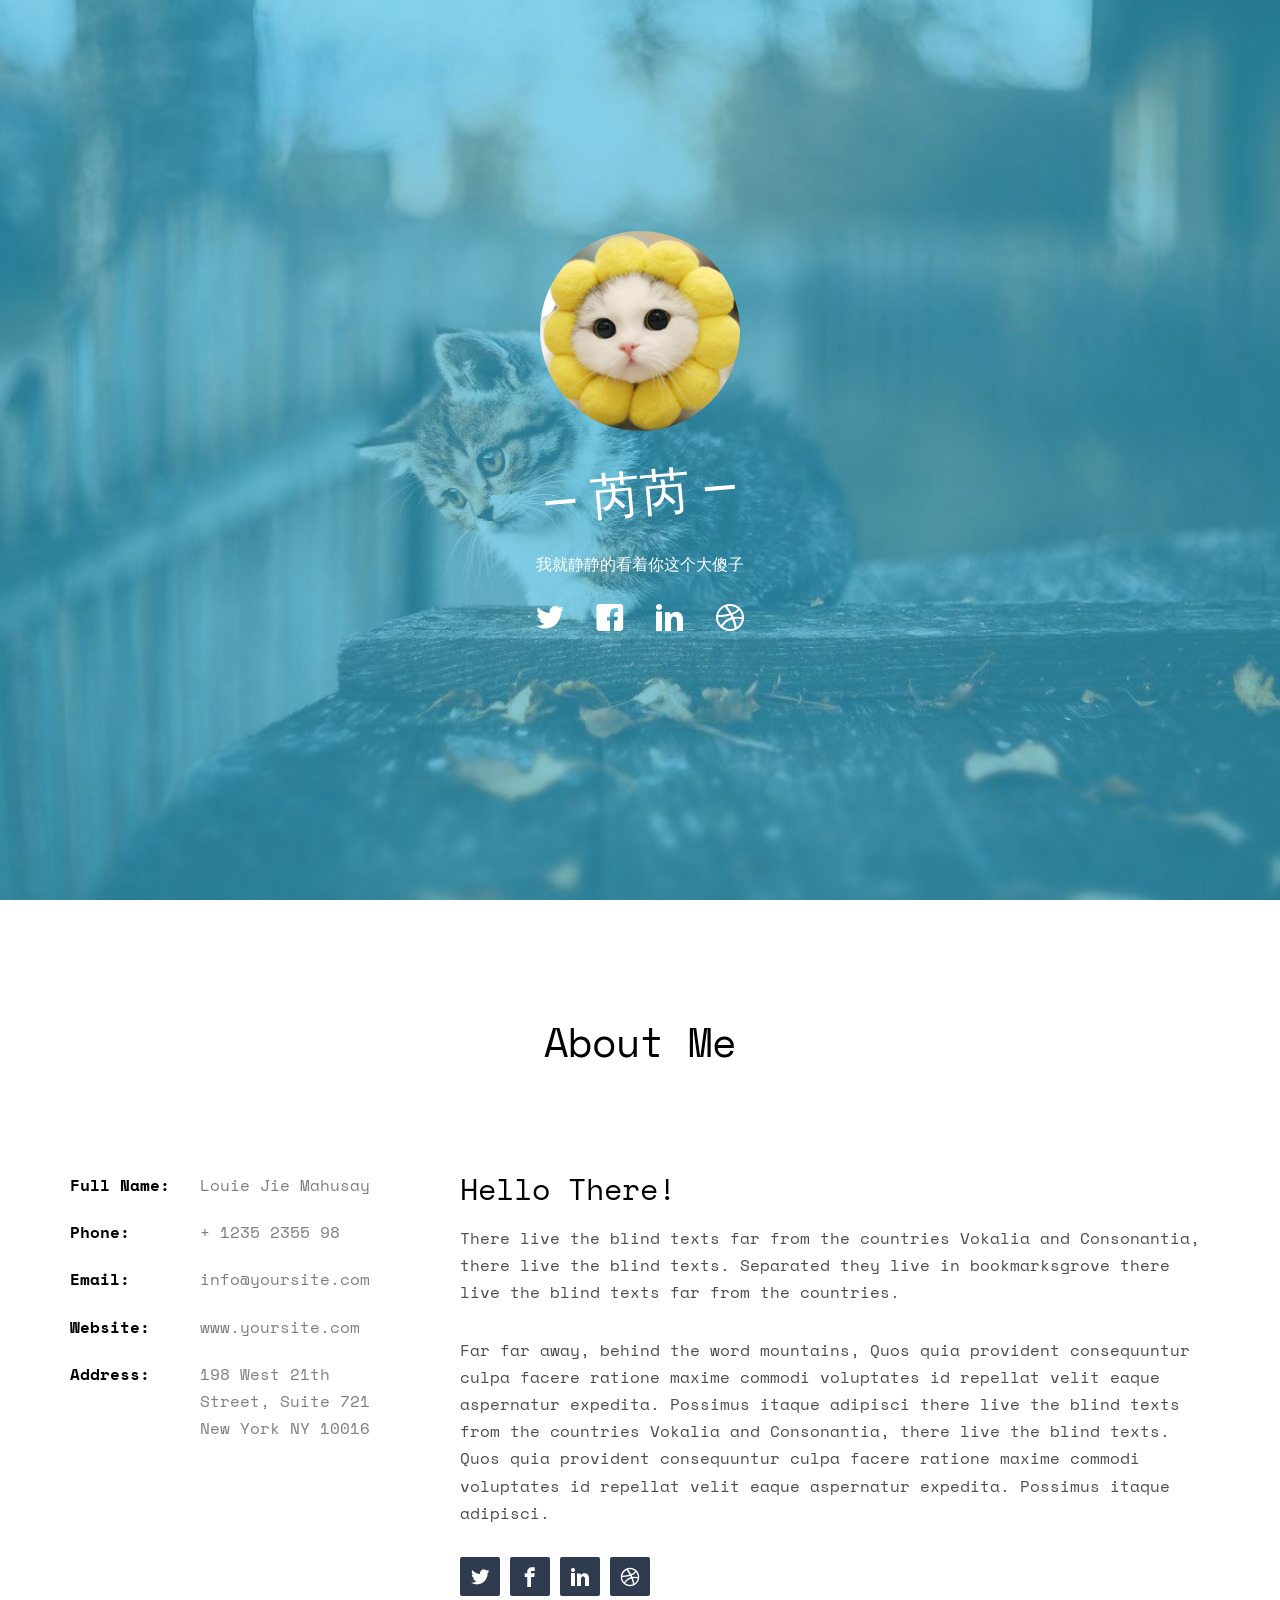
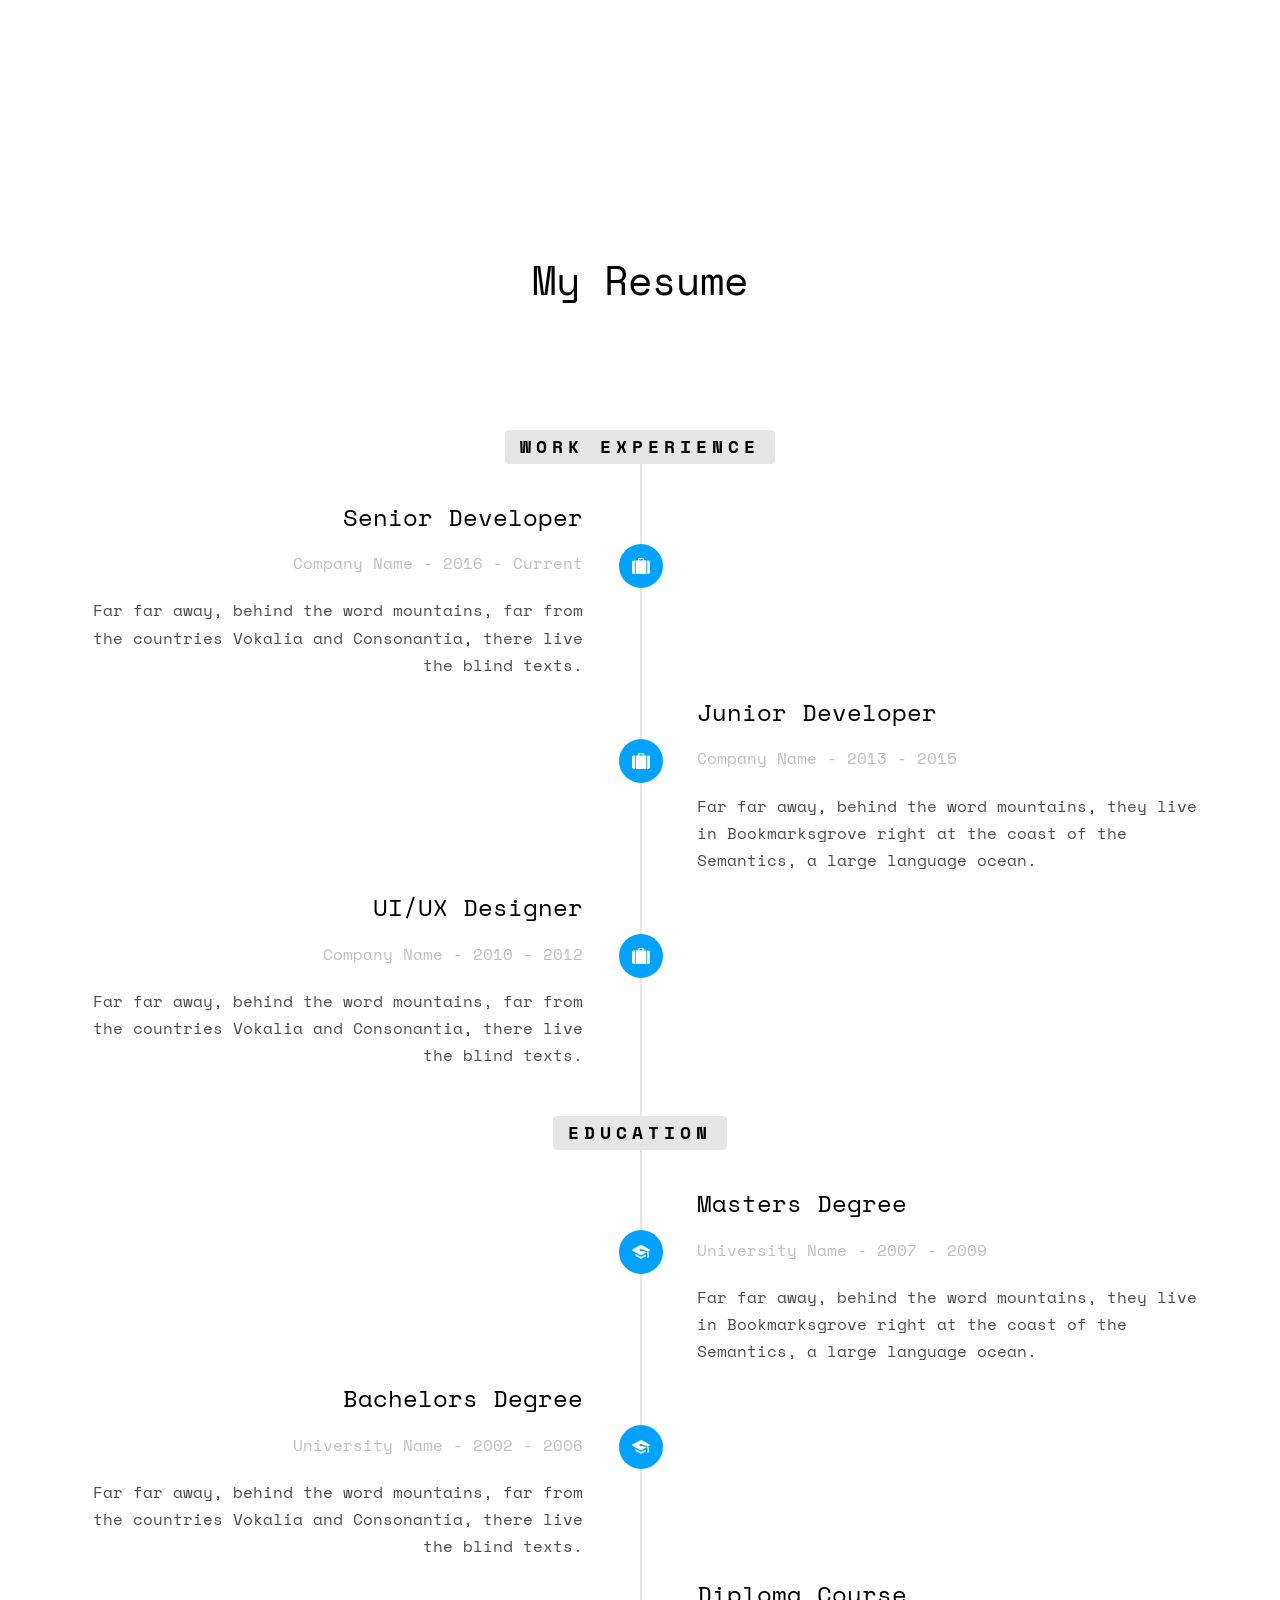
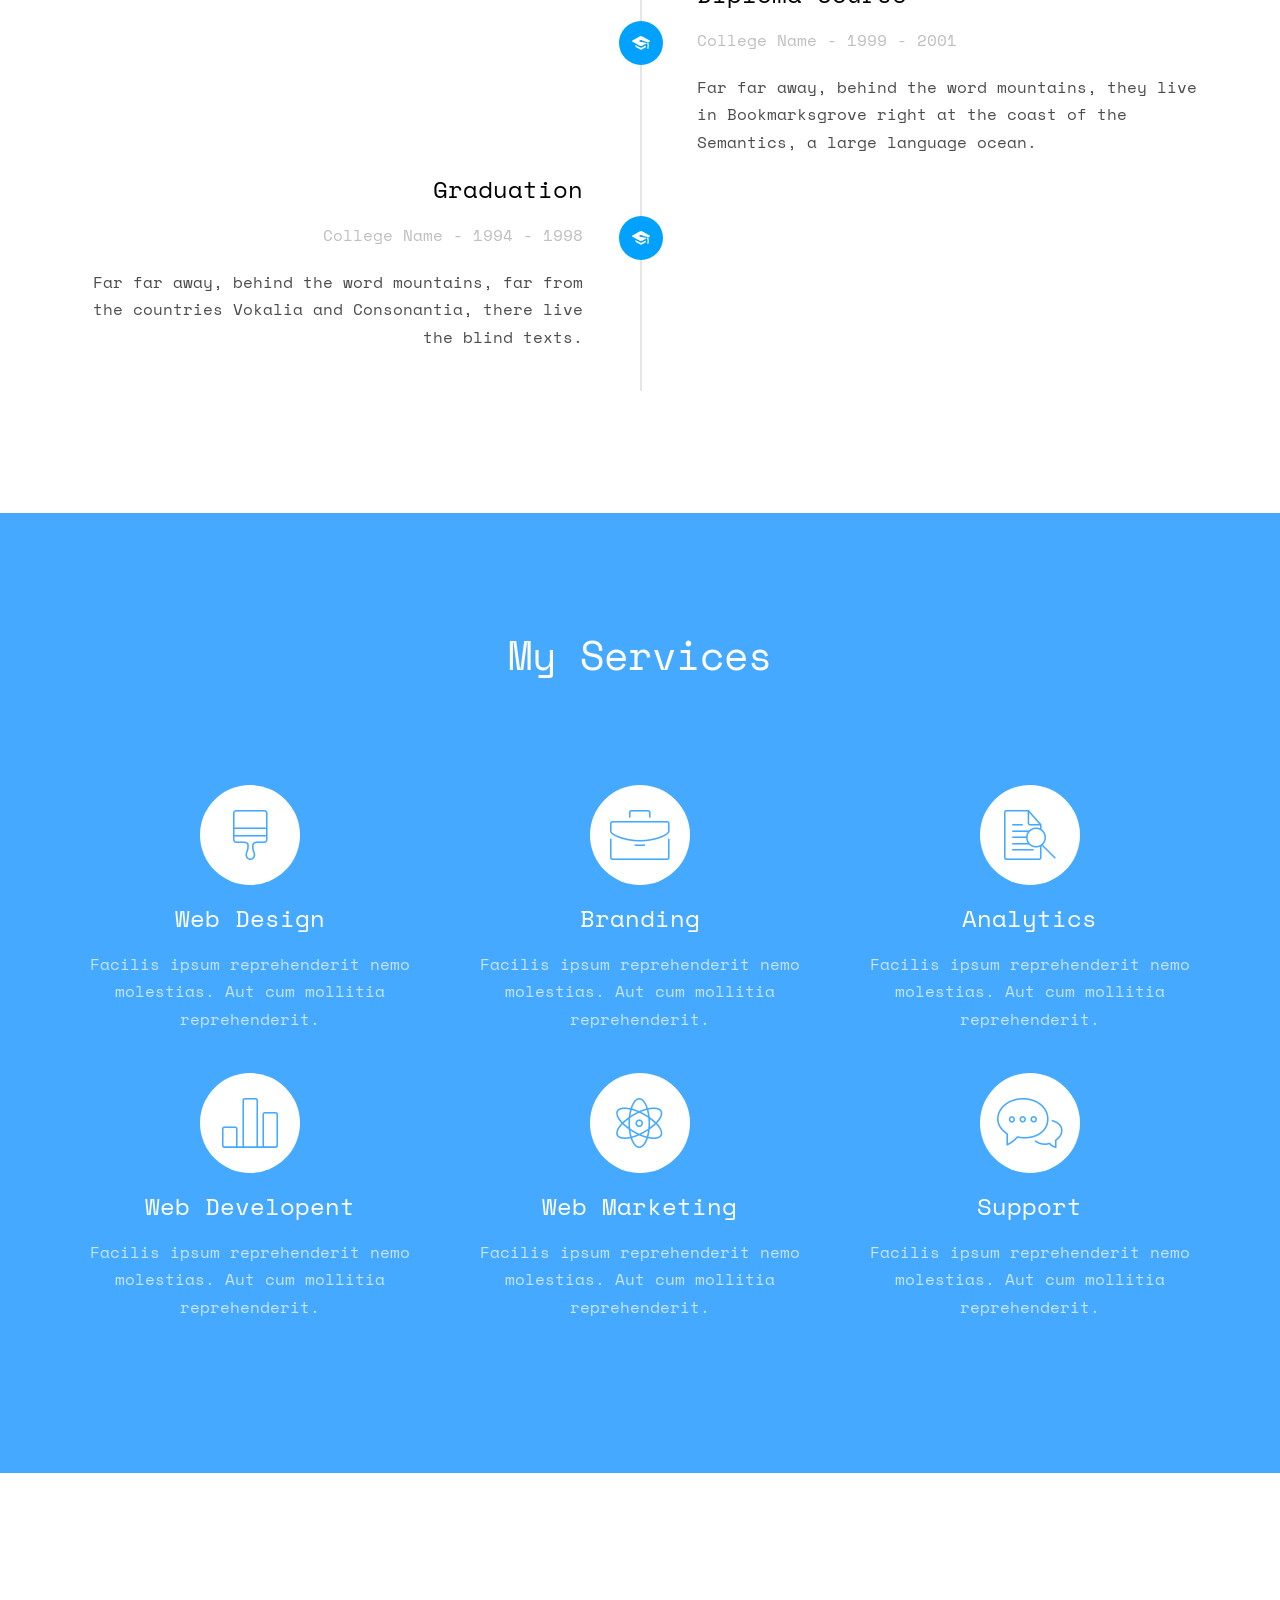
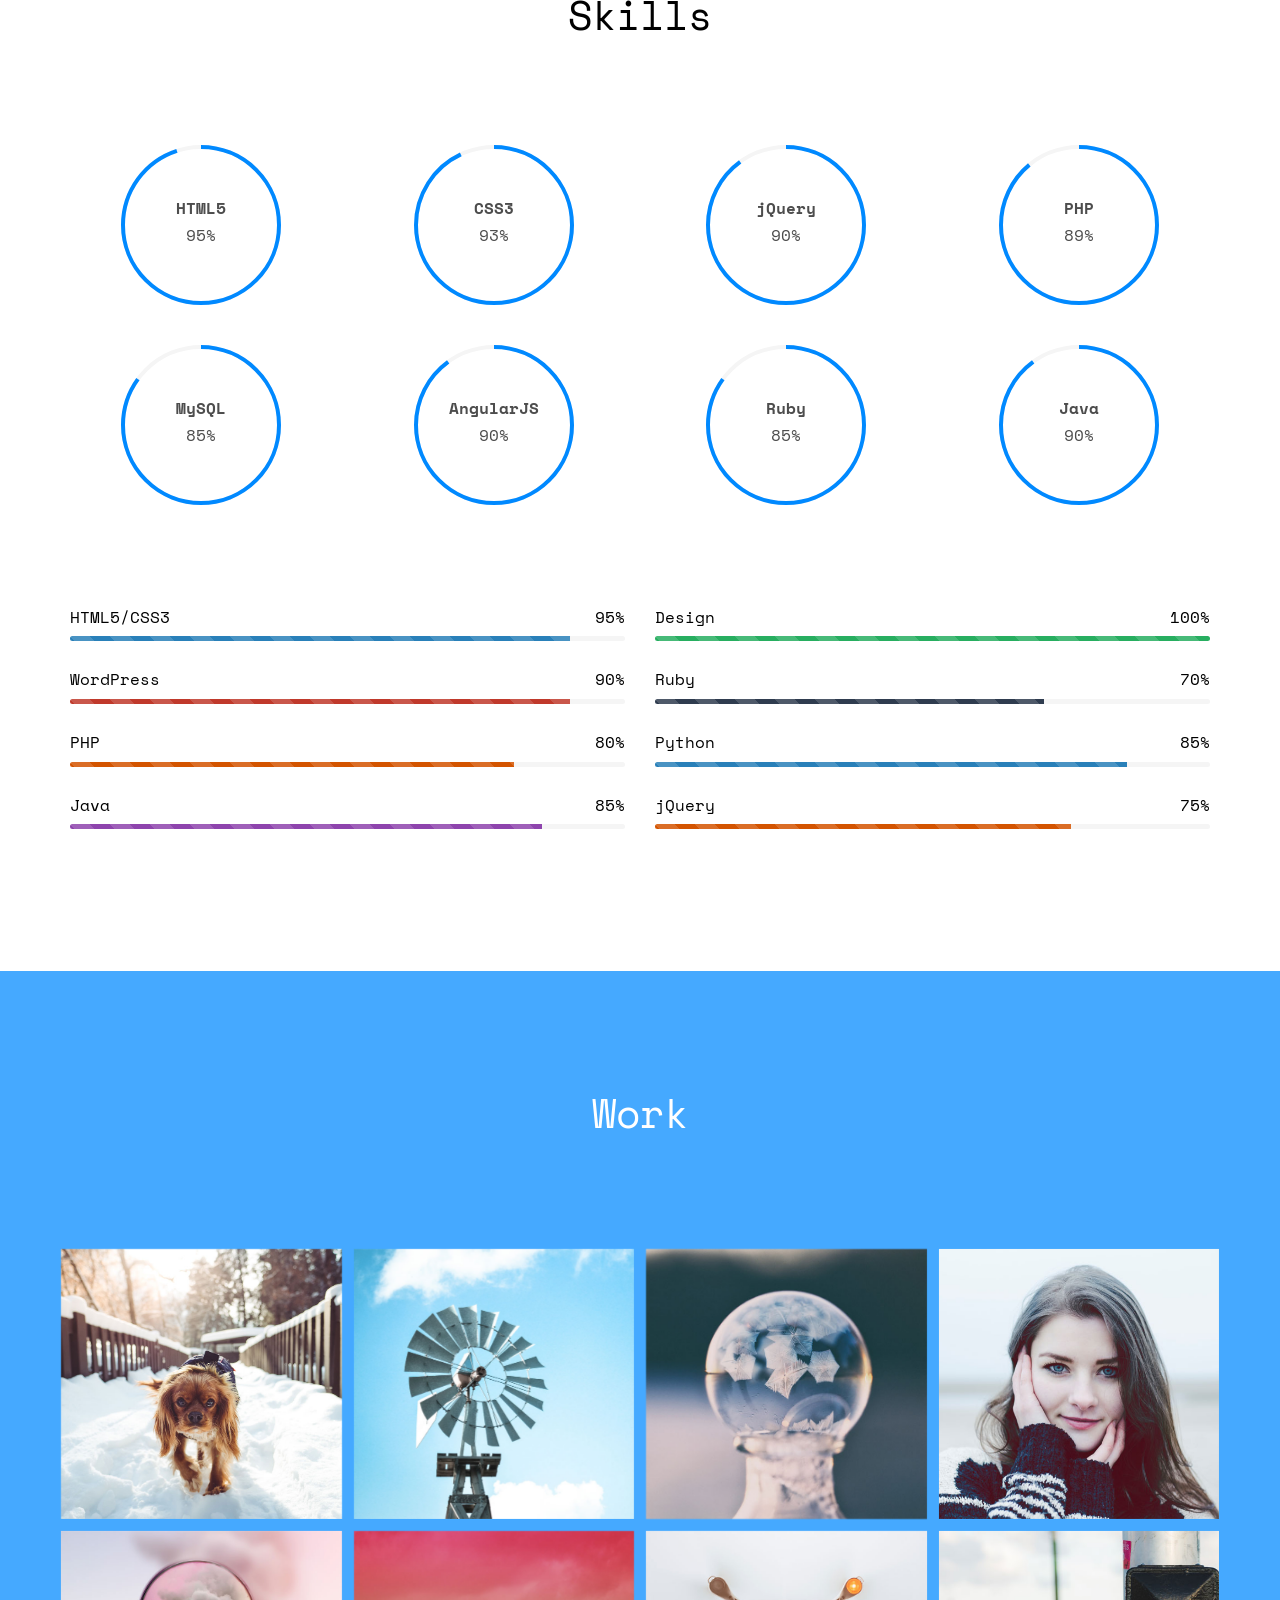
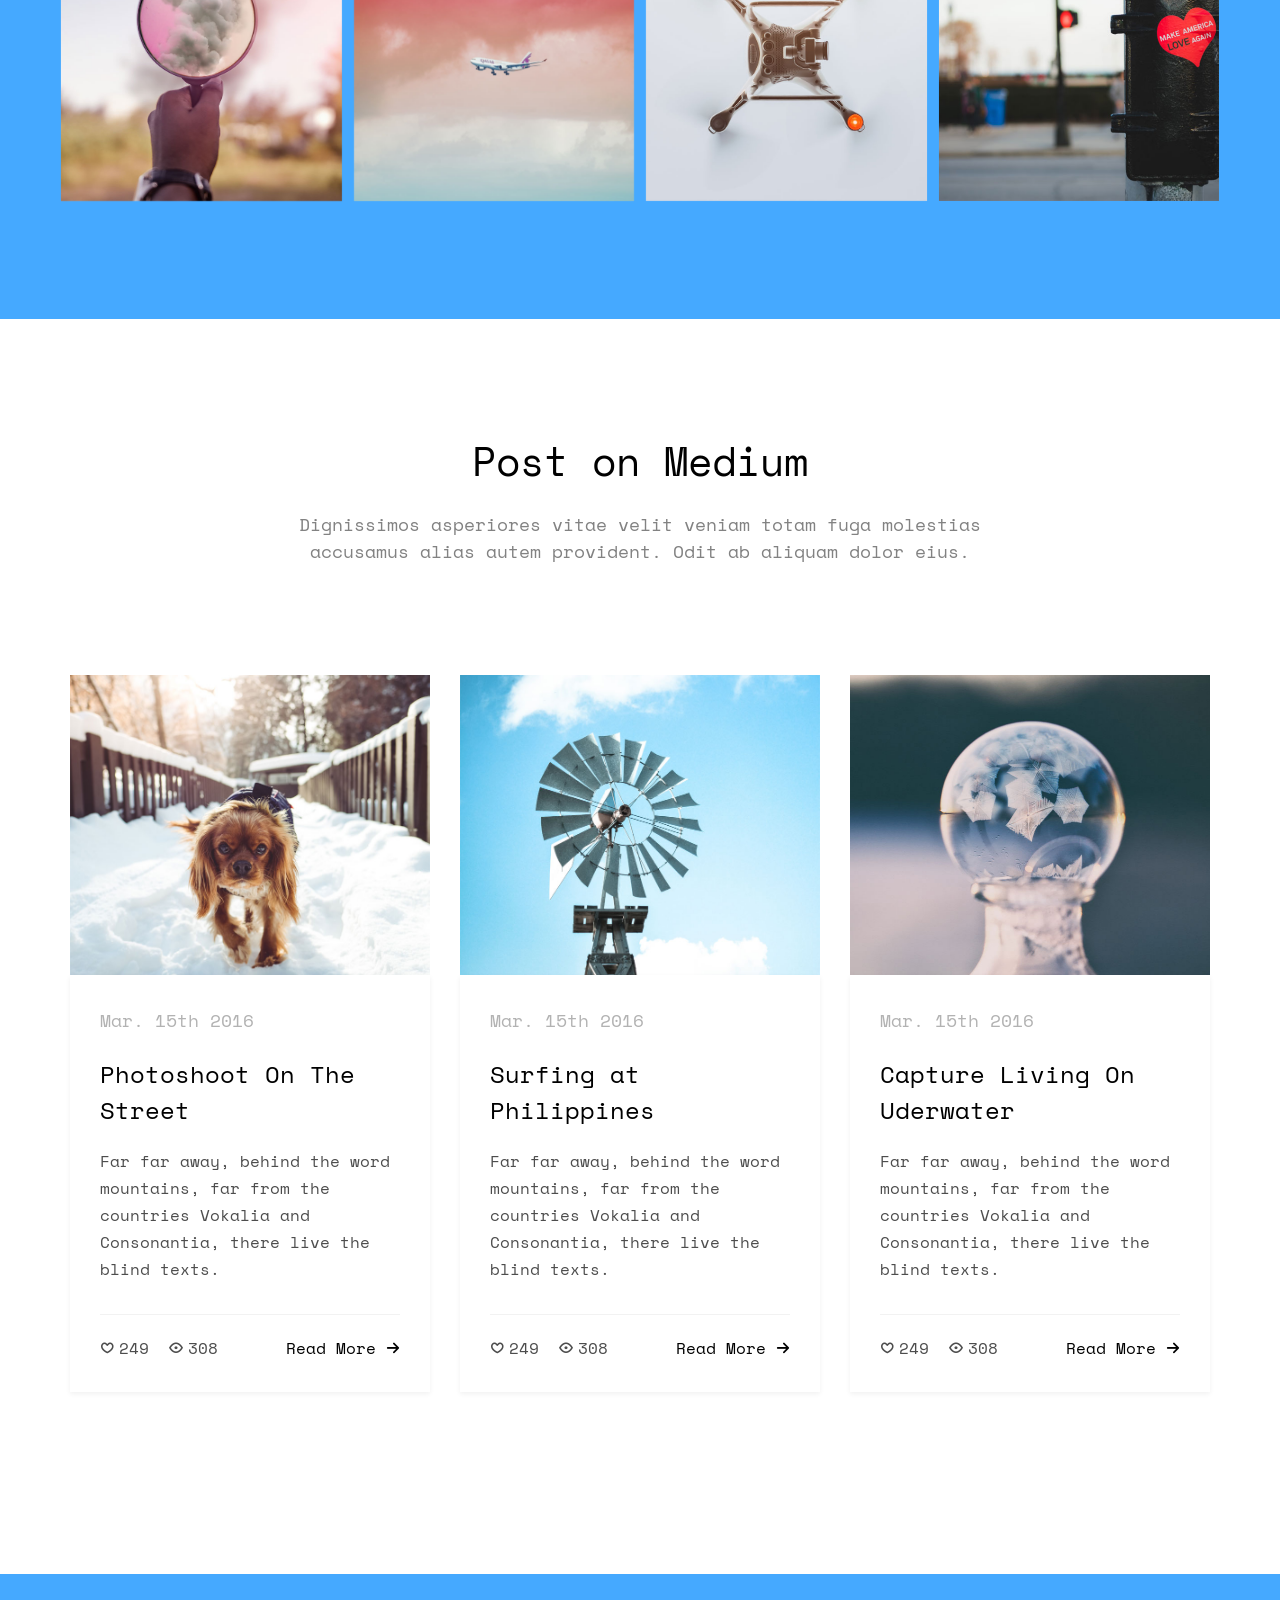
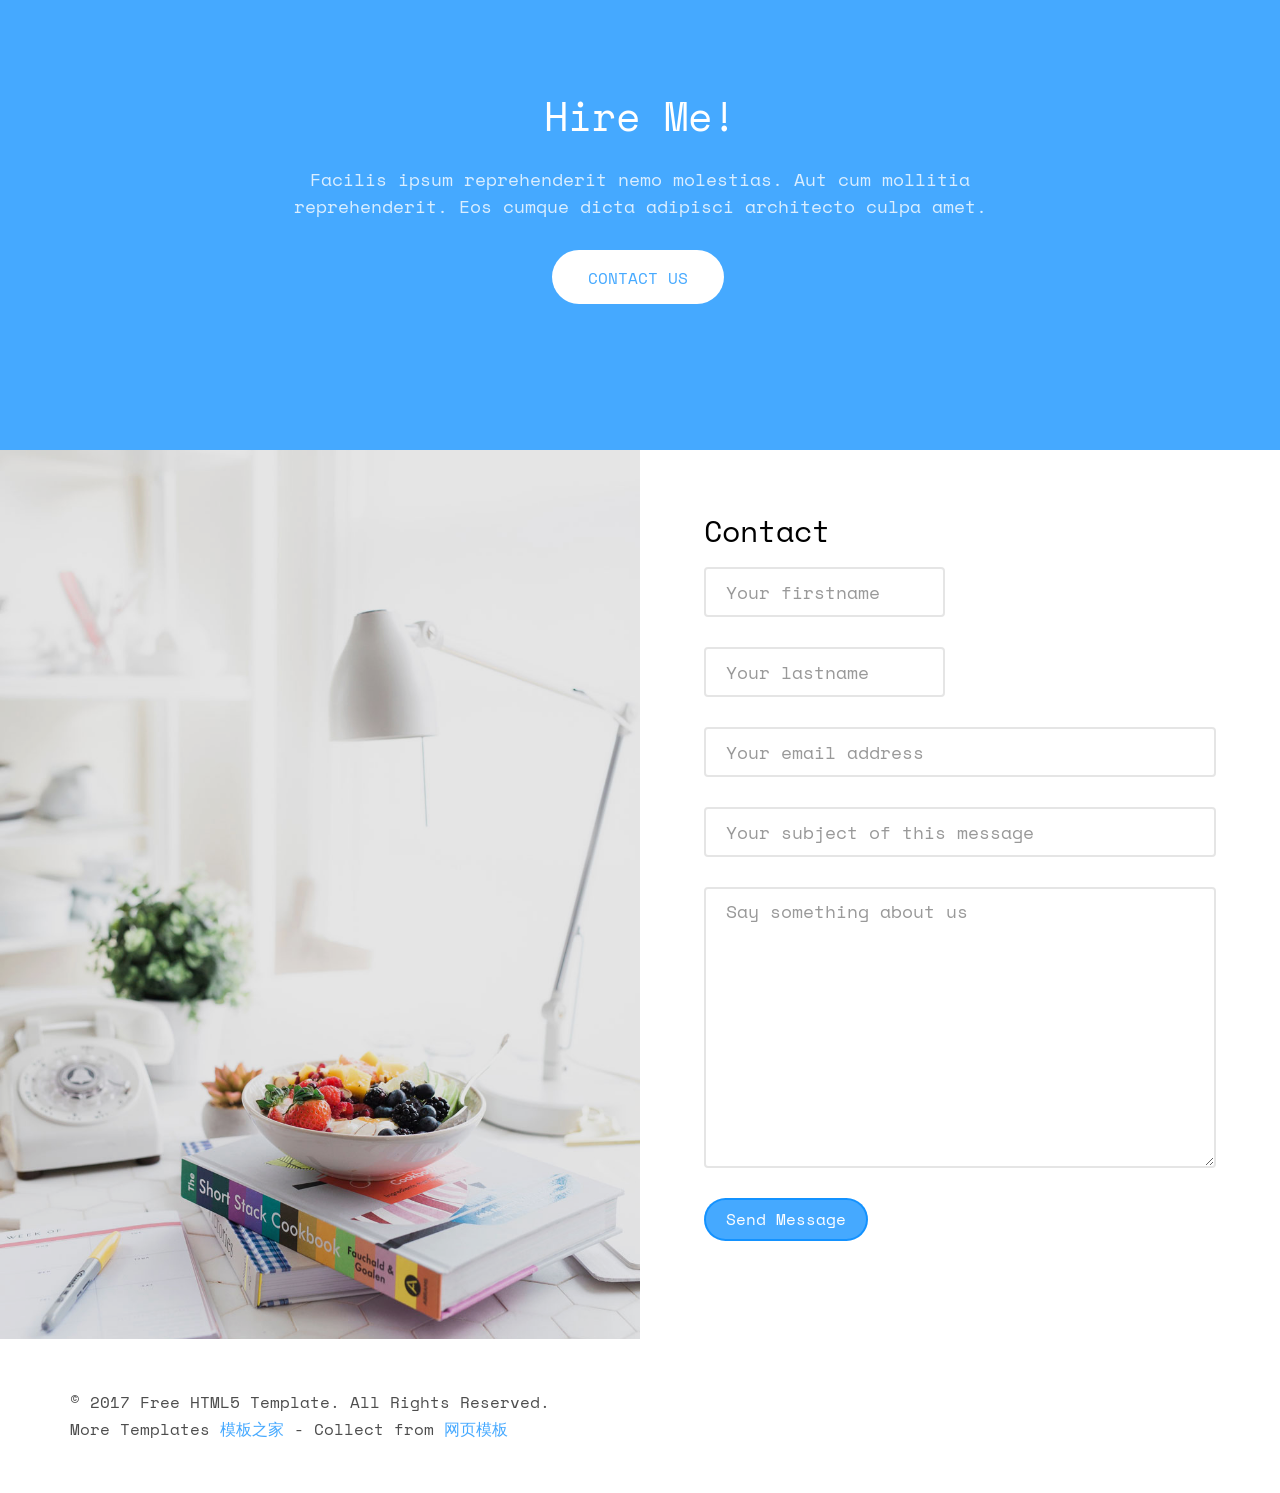
==== demo1/index.html @ caefe1ab "resume demo1" ====
<!DOCTYPE HTML>
<html>
	<head>
	<meta charset="utf-8">
	<meta http-equiv="X-UA-Compatible" content="IE=edge">
	<title>Profile &mdash; Free Website Template, Free HTML5 Template by freehtml5.co</title>
	<meta name="viewport" content="width=device-width, initial-scale=1">
	<meta name="description" content="Free HTML5 Website Template by freehtml5.co" />
	<meta name="keywords" content="free website templates, free html5, free template, free bootstrap, free website template, html5, css3, mobile first, responsive" />
	

	

  	<!-- Facebook and Twitter integration -->
	<meta property="og:title" content=""/>
	<meta property="og:image" content=""/>
	<meta property="og:url" content=""/>
	<meta property="og:site_name" content=""/>
	<meta property="og:description" content=""/>
	<meta name="twitter:title" content="" />
	<meta name="twitter:image" content="" />
	<meta name="twitter:url" content="" />
	<meta name="twitter:card" content="" />

	<link href="https://fonts.googleapis.com/css?family=Space+Mono" rel="stylesheet">
	<link href="https://fonts.googleapis.com/css?family=Kaushan+Script" rel="stylesheet">
	
	<!-- Animate.css -->
	<link rel="stylesheet" href="css/animate.css">
	<!-- Icomoon Icon Fonts-->
	<link rel="stylesheet" href="css/icomoon.css">
	<!-- Bootstrap  -->
	<link rel="stylesheet" href="css/bootstrap.css">

	<!-- Theme style  -->
	<link rel="stylesheet" href="css/style.css">

	<!-- Modernizr JS -->
	<script src="js/modernizr-2.6.2.min.js"></script>
	<!-- FOR IE9 below -->
	<!--[if lt IE 9]>
	<script src="js/respond.min.js"></script>
	<![endif]-->

	</head>
	<body>
		
	<div class="fh5co-loader"></div>
	
	<div id="page">	
	<header id="fh5co-header" class="fh5co-cover js-fullheight" role="banner" style="background-image:url(images/cover_bg_3.jpg);" data-stellar-background-ratio="0.5">
		<div class="overlay"></div>
		<div class="container">
			<div class="row">
				<div class="col-md-8 col-md-offset-2 text-center">
					<div class="display-t js-fullheight">
						<div class="display-tc js-fullheight animate-box" data-animate-effect="fadeIn">
							<div class="profile-thumb" style="background: url(images/user-3.jpg);"></div>
							<h1><span>芮芮</span></h1>
							<h3><span>我就静静的看着你这个大傻子</span></h3>
							<p>
								<ul class="fh5co-social-icons">
									<li><a href="#"><i class="icon-twitter2"></i></a></li>
									<li><a href="#"><i class="icon-facebook2"></i></a></li>
									<li><a href="#"><i class="icon-linkedin2"></i></a></li>
									<li><a href="#"><i class="icon-dribbble2"></i></a></li>
								</ul>
							</p>
						</div>
					</div>
				</div>
			</div>
		</div>
	</header>

	<div id="fh5co-about" class="animate-box">
		<div class="container">
			<div class="row">
				<div class="col-md-8 col-md-offset-2 text-center fh5co-heading">
					<h2>About Me</h2>
				</div>
			</div>
			<div class="row">
				<div class="col-md-4">
					<ul class="info">
						<li><span class="first-block">Full Name:</span><span class="second-block">Louie Jie Mahusay</span></li>
						<li><span class="first-block">Phone:</span><span class="second-block">+ 1235 2355 98</span></li>
						<li><span class="first-block">Email:</span><span class="second-block">info@yoursite.com</span></li>
						<li><span class="first-block">Website:</span><span class="second-block">www.yoursite.com</span></li>
						<li><span class="first-block">Address:</span><span class="second-block">198 West 21th Street, Suite 721 New York NY 10016</span></li>
					</ul>
				</div>
				<div class="col-md-8">
					<h2>Hello There!</h2>
					<p>There live the blind texts far from the countries Vokalia and Consonantia, there live the blind texts. Separated they live in bookmarksgrove there live the blind texts far from the countries.</p>
					<p>Far far away, behind the word mountains, Quos quia provident consequuntur culpa facere ratione maxime commodi voluptates id repellat velit eaque aspernatur expedita. Possimus itaque adipisci there live the blind texts from the countries Vokalia and Consonantia, there live the blind texts. Quos quia provident consequuntur culpa facere ratione maxime commodi voluptates id repellat velit eaque aspernatur expedita. Possimus itaque adipisci.</p>
					<p>
						<ul class="fh5co-social-icons">
							<li><a href="#"><i class="icon-twitter2"></i></a></li>
							<li><a href="#"><i class="icon-facebook3"></i></a></li>
							<li><a href="#"><i class="icon-linkedin2"></i></a></li>
							<li><a href="#"><i class="icon-dribbble2"></i></a></li>
						</ul>
					</p>
				</div>
			</div>
		</div>
	</div>

	<div id="fh5co-resume" class="fh5co-bg-color">
		<div class="container">
			<div class="row animate-box">
				<div class="col-md-8 col-md-offset-2 text-center fh5co-heading">
					<h2>My Resume</h2>
				</div>
			</div>
			<div class="row">
				<div class="col-md-12 col-md-offset-0">
					<ul class="timeline">
						<li class="timeline-heading text-center animate-box">
							<div><h3>Work Experience</h3></div>
						</li>
						<li class="animate-box timeline-unverted">
							<div class="timeline-badge"><i class="icon-suitcase"></i></div>
							<div class="timeline-panel">
								<div class="timeline-heading">
									<h3 class="timeline-title">Senior Developer</h3>
									<span class="company">Company Name - 2016 - Current</span>
								</div>
								<div class="timeline-body">
									<p>Far far away, behind the word mountains, far from the countries Vokalia and Consonantia, there live the blind texts.</p>
								</div>
							</div>
						</li>
						<li class="timeline-inverted animate-box">
							<div class="timeline-badge"><i class="icon-suitcase"></i></div>
							<div class="timeline-panel">
								<div class="timeline-heading">
									<h3 class="timeline-title">Junior Developer</h3>
									<span class="company">Company Name - 2013 - 2015</span>
								</div>
								<div class="timeline-body">
									<p>Far far away, behind the word mountains, they live in Bookmarksgrove right at the coast of the Semantics, a large language ocean.</p>
								</div>
							</div>
						</li>
						<li class="animate-box timeline-unverted">
							<div class="timeline-badge"><i class="icon-suitcase"></i></div>
							<div class="timeline-panel">
								<div class="timeline-heading">
									<h3 class="timeline-title">UI/UX Designer</h3>
									<span class="company">Company Name - 2010 - 2012</span>
								</div>
								<div class="timeline-body">
									<p>Far far away, behind the word mountains, far from the countries Vokalia and Consonantia, there live the blind texts.</p>
								</div>
							</div>
						</li>

						<br>
						<li class="timeline-heading text-center animate-box">
							<div><h3>Education</h3></div>
						</li>
						<li class="timeline-inverted animate-box">
							<div class="timeline-badge"><i class="icon-graduation-cap"></i></div>
							<div class="timeline-panel">
								<div class="timeline-heading">
									<h3 class="timeline-title">Masters Degree</h3>
									<span class="company">University Name - 2007 - 2009</span>
								</div>
								<div class="timeline-body">
									<p>Far far away, behind the word mountains, they live in Bookmarksgrove right at the coast of the Semantics, a large language ocean.</p>
								</div>
							</div>
						</li>
						<li class="animate-box timeline-unverted">
							<div class="timeline-badge"><i class="icon-graduation-cap"></i></div>
							<div class="timeline-panel">
								<div class="timeline-heading">
									<h3 class="timeline-title">Bachelors Degree</h3>
									<span class="company">University Name - 2002 - 2006</span>
								</div>
								<div class="timeline-body">
									<p>Far far away, behind the word mountains, far from the countries Vokalia and Consonantia, there live the blind texts.</p>
								</div>
							</div>
						</li>
						<li class="timeline-inverted animate-box">
							<div class="timeline-badge"><i class="icon-graduation-cap"></i></div>
							<div class="timeline-panel">
								<div class="timeline-heading">
									<h3 class="timeline-title">Diploma Course</h3>
									<span class="company">College Name - 1999 - 2001</span>
								</div>
								<div class="timeline-body">
									<p>Far far away, behind the word mountains, they live in Bookmarksgrove right at the coast of the Semantics, a large language ocean.</p>
								</div>
							</div>
						</li>
						<li class="animate-box timeline-unverted">
							<div class="timeline-badge"><i class="icon-graduation-cap"></i></div>
							<div class="timeline-panel">
								<div class="timeline-heading">
									<h3 class="timeline-title">Graduation</h3>
									<span class="company">College Name - 1994 - 1998</span>
								</div>
								<div class="timeline-body">
									<p>Far far away, behind the word mountains, far from the countries Vokalia and Consonantia, there live the blind texts.</p>
								</div>
							</div>
						</li>
			    	</ul>
				</div>
			</div>
		</div>
	</div>
	

	<div id="fh5co-features" class="animate-box">
		<div class="container">
			<div class="services-padding">
				<div class="row">
					<div class="col-md-8 col-md-offset-2 text-center fh5co-heading">
						<h2>My Services</h2>
					</div>
				</div>
				<div class="row">
					<div class="col-md-4 text-center">
						<div class="feature-left">
							<span class="icon">
								<i class="icon-paintbrush"></i>
							</span>
							<div class="feature-copy">
								<h3>Web Design</h3>
								<p>Facilis ipsum reprehenderit nemo molestias. Aut cum mollitia reprehenderit.</p>
							</div>
						</div>
					</div>

					<div class="col-md-4 text-center">
						<div class="feature-left">
							<span class="icon">
								<i class="icon-briefcase"></i>
							</span>
							<div class="feature-copy">
								<h3>Branding</h3>
								<p>Facilis ipsum reprehenderit nemo molestias. Aut cum mollitia reprehenderit.</p>
							</div>
						</div>

					</div>
					<div class="col-md-4 text-center">
						<div class="feature-left">
							<span class="icon">
								<i class="icon-search"></i>
							</span>
							<div class="feature-copy">
								<h3>Analytics</h3>
								<p>Facilis ipsum reprehenderit nemo molestias. Aut cum mollitia reprehenderit.</p>
							</div>
						</div>
					</div>
				</div>


				<div class="row">
					<div class="col-md-4 text-center">

						<div class="feature-left">
							<span class="icon">
								<i class="icon-bargraph"></i>
							</span>
							<div class="feature-copy">
								<h3>Web Developent</h3>
								<p>Facilis ipsum reprehenderit nemo molestias. Aut cum mollitia reprehenderit.</p>
							</div>
						</div>

					</div>

					<div class="col-md-4 text-center">
						<div class="feature-left">
							<span class="icon">
								<i class="icon-genius"></i>
							</span>
							<div class="feature-copy">
								<h3>Web Marketing</h3>
								<p>Facilis ipsum reprehenderit nemo molestias. Aut cum mollitia reprehenderit.</p>
							</div>
						</div>

					</div>
					<div class="col-md-4 text-center">
						<div class="feature-left">
							<span class="icon">
								<i class="icon-chat"></i>
							</span>
							<div class="feature-copy">
								<h3>Support</h3>
								<p>Facilis ipsum reprehenderit nemo molestias. Aut cum mollitia reprehenderit.</p>
							</div>
						</div>
					</div>
				</div>
			</div>
		</div>
	</div>
    <div class="copyrights">Collect from <a href="http://www.cssmoban.com/"  title="网站模板">网站模板</a></div>

	<div id="fh5co-skills" class="animate-box">
		<div class="container">
			<div class="row">
				<div class="col-md-8 col-md-offset-2 text-center fh5co-heading">
					<h2>Skills</h2>
				</div>
			</div>
			<div class="row row-pb-md">
				<div class="col-md-3 col-sm-6 col-xs-12 text-center">
					<div class="chart" data-percent="95"><span><strong>HTML5</strong>95%</span></div>
				</div>
				<div class="col-md-3 col-sm-6 col-xs-12 text-center">
					<div class="chart" data-percent="93"><span><strong>CSS3</strong>93%</span></div>
				</div>
				<div class="col-md-3 col-sm-6 col-xs-12 text-center">
					<div class="chart" data-percent="90"><span><strong>jQuery</strong>90%</span></div>
				</div>

				<div class="col-md-3 col-sm-6 col-xs-12 text-center">
					<div class="chart" data-percent="89"><span><strong>PHP</strong>89%</span></div>
				</div>
				<div class="col-md-3 col-sm-6 col-xs-12 text-center">
					<div class="chart" data-percent="85"><span><strong>MySQL</strong>85%</span></div>
				</div>
				<div class="col-md-3 col-sm-6 col-xs-12 text-center">
					<div class="chart" data-percent="90"><span><strong>AngularJS</strong>90%</span></div>
				</div>
				<div class="col-md-3 col-sm-6 col-xs-12 text-center">
					<div class="chart" data-percent="85"><span><strong>Ruby</strong>85%</span></div>
				</div>
				<div class="col-md-3 col-sm-6 col-xs-12 text-center">
					<div class="chart" data-percent="90"><span><strong>Java</strong>90%</span></div>
				</div>
			</div>
			<div class="row">
				<div class="col-md-6">
					<div class="progress-wrap">
						<h3><span class="name-left">HTML5/CSS3</span><span class="value-right">95%</span></h3>
						<div class="progress">
						  <div class="progress-bar progress-bar-1 progress-bar-striped active" role="progressbar"
						  aria-valuenow="90" aria-valuemin="0" aria-valuemax="100" style="width:90%">
						  </div>
						</div>
					</div>
					<div class="progress-wrap">
						<h3><span class="name-left">WordPress</span><span class="value-right">90%</span></h3>
						<div class="progress">
						  <div class="progress-bar progress-bar-2 progress-bar-striped active" role="progressbar"
						  aria-valuenow="90" aria-valuemin="0" aria-valuemax="100" style="width:90%">
						  </div>
						</div>
					</div>
					<div class="progress-wrap">
						<h3><span class="name-left">PHP</span><span class="value-right">80%</span></h3>
						<div class="progress">
						  <div class="progress-bar progress-bar-3 progress-bar-striped active" role="progressbar"
						  aria-valuenow="80" aria-valuemin="0" aria-valuemax="100" style="width:80%">
						  </div>
						</div>
					</div>
					<div class="progress-wrap">
						<h3><span class="name-left">Java</span><span class="value-right">85%</span></h3>
						<div class="progress">
						  <div class="progress-bar progress-bar-4 progress-bar-striped active" role="progressbar"
						  aria-valuenow="85" aria-valuemin="0" aria-valuemax="100" style="width:85%">
						  </div>
						</div>
					</div>
				</div>
				<div class="col-md-6">
					<div class="progress-wrap">
						<h3><span class="name-left">Design</span><span class="value-right">100%</span></h3>
						<div class="progress">
						  <div class="progress-bar progress-bar-5 progress-bar-striped active" role="progressbar"
						  aria-valuenow="100" aria-valuemin="0" aria-valuemax="100" style="width:100%">
						  </div>
						</div>
					</div>
					<div class="progress-wrap">
						<h3><span class="name-left">Ruby</span><span class="value-right">70%</span></h3>
						<div class="progress">
						  <div class="progress-bar progress-bar-striped active" role="progressbar"
						  aria-valuenow="70" aria-valuemin="0" aria-valuemax="100" style="width:70%">
						  </div>
						</div>
					</div>
					<div class="progress-wrap">
						<h3><span class="name-left">Python</span><span class="value-right">85%</span></h3>
						<div class="progress">
						  <div class="progress-bar progress-bar-1 progress-bar-striped active" role="progressbar"
						  aria-valuenow="85" aria-valuemin="0" aria-valuemax="100" style="width:85%">
						  </div>
						</div>
					</div>
					<div class="progress-wrap">
						<h3><span class="name-left">jQuery</span><span class="value-right">75%</span></h3>
						<div class="progress">
						  <div class="progress-bar progress-bar-3 progress-bar-striped active" role="progressbar"
						  aria-valuenow="75" aria-valuemin="0" aria-valuemax="100" style="width:75%">
						  </div>
						</div>
					</div>
				</div>
			</div>
		</div>
	</div>

	<div id="fh5co-work" class="fh5co-bg-dark">
		<div class="container">
			<div class="row animate-box">
				<div class="col-md-8 col-md-offset-2 text-center fh5co-heading">
					<h2>Work</h2>
				</div>
			</div>
			<div class="row">
				<div class="col-md-3 text-center col-padding animate-box">
					<a href="#" class="work" style="background-image: url(images/portfolio-1.jpg);">
						<div class="desc">
							<h3>Project Name</h3>
							<span>Illustration</span>
						</div>
					</a>
				</div>
				<div class="col-md-3 text-center col-padding animate-box">
					<a href="#" class="work" style="background-image: url(images/portfolio-2.jpg);">
						<div class="desc">
							<h3>Project Name</h3>
							<span>Brading</span>
						</div>
					</a>
				</div>
				<div class="col-md-3 text-center col-padding animate-box">
					<a href="#" class="work" style="background-image: url(images/portfolio-3.jpg);">
						<div class="desc">
							<h3>Project Name</h3>
							<span>Illustration</span>
						</div>
					</a>
				</div>
				<div class="col-md-3 text-center col-padding animate-box">
					<a href="#" class="work" style="background-image: url(images/portfolio-4.jpg);">
						<div class="desc">
							<h3>Project Name</h3>
							<span>Design</span>
						</div>
					</a>
				</div>
				<div class="col-md-3 text-center col-padding animate-box">
					<a href="#" class="work" style="background-image: url(images/portfolio-5.jpg);">
						<div class="desc">
							<h3>Project Name</h3>
							<span>Website</span>
						</div>
					</a>
				</div>
				<div class="col-md-3 text-center col-padding animate-box">
					<a href="#" class="work" style="background-image: url(images/portfolio-6.jpg);">
						<div class="desc">
							<h3>Project Name</h3>
							<span>Illustration</span>
						</div>
					</a>
				</div>
				<div class="col-md-3 text-center col-padding animate-box">
					<a href="#" class="work" style="background-image: url(images/portfolio-7.jpg);">
						<div class="desc">
							<h3>Project Name</h3>
							<span>Brading</span>
						</div>
					</a>
				</div>
				<div class="col-md-3 text-center col-padding animate-box">
					<a href="#" class="work" style="background-image: url(images/portfolio-8.jpg);">
						<div class="desc">
							<h3>Project Name</h3>
							<span>Illustration</span>
						</div>
					</a>
				</div>
			</div>
		</div>
	</div>

	<div id="fh5co-blog">
		<div class="container">
			<div class="row animate-box">
				<div class="col-md-8 col-md-offset-2 text-center fh5co-heading">
					<h2>Post on Medium</h2>
					<p>Dignissimos asperiores vitae velit veniam totam fuga molestias accusamus alias autem provident. Odit ab aliquam dolor eius.</p>
				</div>
			</div>
			<div class="row">
				<div class="col-md-4">
					<div class="fh5co-blog animate-box">
						<a href="#" class="blog-bg" style="background-image: url(images/portfolio-1.jpg);"></a>
						<div class="blog-text">
							<span class="posted_on">Mar. 15th 2016</span>
							<h3><a href="#">Photoshoot On The Street</a></h3>
							<p>Far far away, behind the word mountains, far from the countries Vokalia and Consonantia, there live the blind texts.</p>
							<ul class="stuff">
								<li><i class="icon-heart2"></i>249</li>
								<li><i class="icon-eye2"></i>308</li>
								<li><a href="#">Read More<i class="icon-arrow-right22"></i></a></li>
							</ul>
						</div> 
					</div>
				</div>
				<div class="col-md-4">
					<div class="fh5co-blog animate-box">
						<a href="#" class="blog-bg" style="background-image: url(images/portfolio-2.jpg);"></a>
						<div class="blog-text">
							<span class="posted_on">Mar. 15th 2016</span>
							<h3><a href="#">Surfing at Philippines</a></h3>
							<p>Far far away, behind the word mountains, far from the countries Vokalia and Consonantia, there live the blind texts.</p>
							<ul class="stuff">
								<li><i class="icon-heart2"></i>249</li>
								<li><i class="icon-eye2"></i>308</li>
								<li><a href="#">Read More<i class="icon-arrow-right22"></i></a></li>
							</ul>
						</div> 
					</div>
				</div>
				<div class="col-md-4">
					<div class="fh5co-blog animate-box">
						<a href="#" class="blog-bg" style="background-image: url(images/portfolio-3.jpg);"></a>
						<div class="blog-text">
							<span class="posted_on">Mar. 15th 2016</span>
							<h3><a href="#">Capture Living On Uderwater</a></h3>
							<p>Far far away, behind the word mountains, far from the countries Vokalia and Consonantia, there live the blind texts.</p>
							<ul class="stuff">
								<li><i class="icon-heart2"></i>249</li>
								<li><i class="icon-eye2"></i>308</li>
								<li><a href="#">Read More<i class="icon-arrow-right22"></i></a></li>
							</ul>
						</div> 
					</div>
				</div>
			</div>
		</div>
	</div>
	
	<div id="fh5co-started" class="fh5co-bg-dark">
		<div class="overlay"></div>
		<div class="container">
			<div class="row animate-box">
				<div class="col-md-8 col-md-offset-2 text-center fh5co-heading">
					<h2>Hire Me!</h2>
					<p>Facilis ipsum reprehenderit nemo molestias. Aut cum mollitia reprehenderit. Eos cumque dicta adipisci architecto culpa amet.</p>
					<p><a href="#" class="btn btn-default btn-lg">Contact Us</a></p>
				</div>
			</div>
		</div>
	</div>

	<div id="fh5co-consult">
		<div class="video fh5co-video" style="background-image: url(images/cover_bg_1.jpg);">
			<div class="overlay"></div>
		</div>
		<div class="choose animate-box">
			<h2>Contact</h2>
			<form action="#">
				<div class="row form-group">
					<div class="col-md-6">
						<input type="text" id="fname" class="form-control" placeholder="Your firstname">
					</div>
				</div>
				<div class="row form-group">
					<div class="col-md-6">
						<input type="text" id="lname" class="form-control" placeholder="Your lastname">
					</div>
				</div>

				<div class="row form-group">
					<div class="col-md-12">
						<input type="text" id="email" class="form-control" placeholder="Your email address">
					</div>
				</div>

				<div class="row form-group">
					<div class="col-md-12">
						<input type="text" id="subject" class="form-control" placeholder="Your subject of this message">
					</div>
				</div>

				<div class="row form-group">
					<div class="col-md-12">
						<textarea name="message" id="message" cols="30" rows="10" class="form-control" placeholder="Say something about us"></textarea>
					</div>
				</div>
				<div class="form-group">
					<input type="submit" value="Send Message" class="btn btn-primary">
				</div>

			</form>	
		</div>
	</div>

	<div id="map" class="fh5co-map"></div>
	</div>
	
	<div id="fh5co-footer">
		<div class="container">
			<div class="row">
				<div class="col-md-12">
					<p>&copy; 2017 Free HTML5 Template. All Rights Reserved. <br>More Templates <a href="http://www.cssmoban.com/" target="_blank" title="模板之家">模板之家</a> - Collect from <a href="http://www.cssmoban.com/" title="网页模板" target="_blank">网页模板</a></p>
				</div>
			</div>
		</div>
	</div>

	<div class="gototop js-top">
		<a href="#" class="js-gotop"><i class="icon-arrow-up22"></i></a>
	</div>
	
	<!-- jQuery -->
	<script src="js/jquery.min.js"></script>
	<!-- jQuery Easing -->
	<script src="js/jquery.easing.1.3.js"></script>
	<!-- Bootstrap -->
	<script src="js/bootstrap.min.js"></script>
	<!-- Waypoints -->
	<script src="js/jquery.waypoints.min.js"></script>
	<!-- Stellar Parallax -->
	<script src="js/jquery.stellar.min.js"></script>
	<!-- Easy PieChart -->
	<script src="js/jquery.easypiechart.min.js"></script>
	<!-- Google Map -->

	<script src="js/google_map.js"></script>
	
	<!-- Main -->
	<script src="js/main.js"></script>

	</body>
</html>
---- demo1/css/icomoon.css ----
@font-face {
    font-family: 'icomoon';
    src:    url('fonts/icomoon.eot?1oniuf');
    src:    url('fonts/icomoon.eot?1oniuf#iefix') format('embedded-opentype'),
        url('fonts/icomoon.ttf?1oniuf') format('truetype'),
        url('fonts/icomoon.woff?1oniuf') format('woff'),
        url('fonts/icomoon.svg?1oniuf#icomoon') format('svg');
    font-weight: normal;
    font-style: normal;
}

[class^="icon-"], [class*=" icon-"] {
    /* use !important to prevent issues with browser extensions that change fonts */
    font-family: 'icomoon' !important;
    speak: none;
    font-style: normal;
    font-weight: normal;
    font-variant: normal;
    text-transform: none;
    line-height: 1;

    /* Better Font Rendering =========== */
    -webkit-font-smoothing: antialiased;
    -moz-osx-font-smoothing: grayscale;
}

.icon-mobile:before {
    content: "\e000";
}
.icon-laptop:before {
    content: "\e001";
}
.icon-desktop:before {
    content: "\e002";
}
.icon-tablet:before {
    content: "\e003";
}
.icon-phone:before {
    content: "\e004";
}
.icon-document:before {
    content: "\e005";
}
.icon-documents:before {
    content: "\e006";
}
.icon-search:before {
    content: "\e007";
}
.icon-clipboard:before {
    content: "\e008";
}
.icon-newspaper:before {
    content: "\e009";
}
.icon-notebook:before {
    content: "\e00a";
}
.icon-book-open:before {
    content: "\e00b";
}
.icon-browser:before {
    content: "\e00c";
}
.icon-calendar:before {
    content: "\e00d";
}
.icon-presentation:before {
    content: "\e00e";
}
.icon-picture:before {
    content: "\e00f";
}
.icon-pictures:before {
    content: "\e010";
}
.icon-video:before {
    content: "\e011";
}
.icon-camera:before {
    content: "\e012";
}
.icon-printer:before {
    content: "\e013";
}
.icon-toolbox:before {
    content: "\e014";
}
.icon-briefcase:before {
    content: "\e015";
}
.icon-wallet:before {
    content: "\e016";
}
.icon-gift:before {
    content: "\e017";
}
.icon-bargraph:before {
    content: "\e018";
}
.icon-grid:before {
    content: "\e019";
}
.icon-expand:before {
    content: "\e01a";
}
.icon-focus:before {
    content: "\e01b";
}
.icon-edit:before {
    content: "\e01c";
}
.icon-adjustments:before {
    content: "\e01d";
}
.icon-ribbon:before {
    content: "\e01e";
}
.icon-hourglass:before {
    content: "\e01f";
}
.icon-lock:before {
    content: "\e020";
}
.icon-megaphone:before {
    content: "\e021";
}
.icon-shield:before {
    content: "\e022";
}
.icon-trophy:before {
    content: "\e023";
}
.icon-flag:before {
    content: "\e024";
}
.icon-map:before {
    content: "\e025";
}
.icon-puzzle:before {
    content: "\e026";
}
.icon-basket:before {
    content: "\e027";
}
.icon-envelope:before {
    content: "\e028";
}
.icon-streetsign:before {
    content: "\e029";
}
.icon-telescope:before {
    content: "\e02a";
}
.icon-gears:before {
    content: "\e02b";
}
.icon-key:before {
    content: "\e02c";
}
.icon-paperclip:before {
    content: "\e02d";
}
.icon-attachment:before {
    content: "\e02e";
}
.icon-pricetags:before {
    content: "\e02f";
}
.icon-lightbulb:before {
    content: "\e030";
}
.icon-layers:before {
    content: "\e031";
}
.icon-pencil:before {
    content: "\e032";
}
.icon-tools:before {
    content: "\e033";
}
.icon-tools-2:before {
    content: "\e034";
}
.icon-scissors:before {
    content: "\e035";
}
.icon-paintbrush:before {
    content: "\e036";
}
.icon-magnifying-glass:before {
    content: "\e037";
}
.icon-circle-compass:before {
    content: "\e038";
}
.icon-linegraph:before {
    content: "\e039";
}
.icon-mic:before {
    content: "\e03a";
}
.icon-strategy:before {
    content: "\e03b";
}
.icon-beaker:before {
    content: "\e03c";
}
.icon-caution:before {
    content: "\e03d";
}
.icon-recycle:before {
    content: "\e03e";
}
.icon-anchor:before {
    content: "\e03f";
}
.icon-profile-male:before {
    content: "\e040";
}
.icon-profile-female:before {
    content: "\e041";
}
.icon-bike:before {
    content: "\e042";
}
.icon-wine:before {
    content: "\e043";
}
.icon-hotairballoon:before {
    content: "\e044";
}
.icon-globe:before {
    content: "\e045";
}
.icon-genius:before {
    content: "\e046";
}
.icon-map-pin:before {
    content: "\e047";
}
.icon-dial:before {
    content: "\e048";
}
.icon-chat:before {
    content: "\e049";
}
.icon-heart:before {
    content: "\e04a";
}
.icon-cloud:before {
    content: "\e04b";
}
.icon-upload:before {
    content: "\e04c";
}
.icon-download:before {
    content: "\e04d";
}
.icon-target:before {
    content: "\e04e";
}
.icon-hazardous:before {
    content: "\e04f";
}
.icon-piechart:before {
    content: "\e050";
}
.icon-speedometer:before {
    content: "\e051";
}
.icon-global:before {
    content: "\e052";
}
.icon-compass:before {
    content: "\e053";
}
.icon-lifesaver:before {
    content: "\e054";
}
.icon-clock:before {
    content: "\e055";
}
.icon-aperture:before {
    content: "\e056";
}
.icon-quote:before {
    content: "\e057";
}
.icon-scope:before {
    content: "\e058";
}
.icon-alarmclock:before {
    content: "\e059";
}
.icon-refresh:before {
    content: "\e05a";
}
.icon-happy:before {
    content: "\e05b";
}
.icon-sad:before {
    content: "\e05c";
}
.icon-facebook:before {
    content: "\e05d";
}
.icon-twitter:before {
    content: "\e05e";
}
.icon-googleplus:before {
    content: "\e05f";
}
.icon-rss:before {
    content: "\e060";
}
.icon-tumblr:before {
    content: "\e061";
}
.icon-linkedin:before {
    content: "\e062";
}
.icon-dribbble:before {
    content: "\e063";
}
.icon-box2:before {
    content: "\ea82";
}
.icon-write:before {
    content: "\ea83";
}
.icon-clock2:before {
    content: "\ea84";
}
.icon-reply2:before {
    content: "\ea85";
}
.icon-reply-all2:before {
    content: "\ea86";
}
.icon-forward2:before {
    content: "\ea87";
}
.icon-flag2:before {
    content: "\ea88";
}
.icon-search2:before {
    content: "\ea89";
}
.icon-trash2:before {
    content: "\ea8a";
}
.icon-envelope2:before {
    content: "\ea8b";
}
.icon-bubble:before {
    content: "\ea8c";
}
.icon-bubbles:before {
    content: "\ea8d";
}
.icon-user2:before {
    content: "\ea8e";
}
.icon-users2:before {
    content: "\ea8f";
}
.icon-cloud2:before {
    content: "\ea90";
}
.icon-download2:before {
    content: "\ea91";
}
.icon-upload2:before {
    content: "\ea92";
}
.icon-rain:before {
    content: "\ea93";
}
.icon-sun:before {
    content: "\ea94";
}
.icon-moon2:before {
    content: "\ea95";
}
.icon-bell2:before {
    content: "\ea96";
}
.icon-folder2:before {
    content: "\ea97";
}
.icon-pin2:before {
    content: "\ea98";
}
.icon-sound2:before {
    content: "\ea99";
}
.icon-microphone:before {
    content: "\ea9a";
}
.icon-camera2:before {
    content: "\ea9b";
}
.icon-image2:before {
    content: "\ea9c";
}
.icon-cog2:before {
    content: "\ea9d";
}
.icon-calendar2:before {
    content: "\ea9e";
}
.icon-book2:before {
    content: "\ea9f";
}
.icon-map-marker:before {
    content: "\eaa0";
}
.icon-store:before {
    content: "\eaa1";
}
.icon-support:before {
    content: "\eaa2";
}
.icon-tag2:before {
    content: "\eaa3";
}
.icon-heart2:before {
    content: "\eaa4";
}
.icon-video-camera:before {
    content: "\eaa5";
}
.icon-trophy2:before {
    content: "\eaa6";
}
.icon-cart:before {
    content: "\eaa7";
}
.icon-eye2:before {
    content: "\eaa8";
}
.icon-cancel:before {
    content: "\eaa9";
}
.icon-chart:before {
    content: "\eaaa";
}
.icon-target2:before {
    content: "\eaab";
}
.icon-printer2:before {
    content: "\eaac";
}
.icon-location2:before {
    content: "\eaad";
}
.icon-bookmark2:before {
    content: "\eaae";
}
.icon-monitor:before {
    content: "\eaaf";
}
.icon-cross2:before {
    content: "\eab0";
}
.icon-plus2:before {
    content: "\eab1";
}
.icon-left:before {
    content: "\eab2";
}
.icon-up:before {
    content: "\eab3";
}
.icon-browser2:before {
    content: "\eab4";
}
.icon-windows:before {
    content: "\eab5";
}
.icon-switch2:before {
    content: "\eab6";
}
.icon-dashboard:before {
    content: "\eab7";
}
.icon-play:before {
    content: "\eab8";
}
.icon-fast-forward:before {
    content: "\eab9";
}
.icon-next:before {
    content: "\eaba";
}
.icon-refresh2:before {
    content: "\eabb";
}
.icon-film:before {
    content: "\eabc";
}
.icon-home2:before {
    content: "\eabd";
}
.icon-add-to-list:before {
    content: "\e901";
}
.icon-classic-computer:before {
    content: "\e902";
}
.icon-controller-fast-backward:before {
    content: "\e903";
}
.icon-creative-commons-attribution:before {
    content: "\e904";
}
.icon-creative-commons-noderivs:before {
    content: "\e905";
}
.icon-creative-commons-noncommercial-eu:before {
    content: "\e906";
}
.icon-creative-commons-noncommercial-us:before {
    content: "\e907";
}
.icon-creative-commons-public-domain:before {
    content: "\e908";
}
.icon-creative-commons-remix:before {
    content: "\e909";
}
.icon-creative-commons-share:before {
    content: "\e90a";
}
.icon-creative-commons-sharealike:before {
    content: "\e90b";
}
.icon-creative-commons:before {
    content: "\e90c";
}
.icon-document-landscape:before {
    content: "\e90d";
}
.icon-remove-user:before {
    content: "\e90e";
}
.icon-warning:before {
    content: "\e90f";
}
.icon-arrow-bold-down:before {
    content: "\e910";
}
.icon-arrow-bold-left:before {
    content: "\e911";
}
.icon-arrow-bold-right:before {
    content: "\e912";
}
.icon-arrow-bold-up:before {
    content: "\e913";
}
.icon-arrow-down:before {
    content: "\e914";
}
.icon-arrow-left:before {
    content: "\e915";
}
.icon-arrow-long-down:before {
    content: "\e916";
}
.icon-arrow-long-left:before {
    content: "\e917";
}
.icon-arrow-long-right:before {
    content: "\e918";
}
.icon-arrow-long-up:before {
    content: "\e919";
}
.icon-arrow-right:before {
    content: "\e91a";
}
.icon-arrow-up:before {
    content: "\e91b";
}
.icon-arrow-with-circle-down:before {
    content: "\e91c";
}
.icon-arrow-with-circle-left:before {
    content: "\e91d";
}
.icon-arrow-with-circle-right:before {
    content: "\e91e";
}
.icon-arrow-with-circle-up:before {
    content: "\e91f";
}
.icon-bookmark:before {
    content: "\e920";
}
.icon-bookmarks:before {
    content: "\e921";
}
.icon-chevron-down:before {
    content: "\e922";
}
.icon-chevron-left:before {
    content: "\e923";
}
.icon-chevron-right:before {
    content: "\e924";
}
.icon-chevron-small-down:before {
    content: "\e925";
}
.icon-chevron-small-left:before {
    content: "\e926";
}
.icon-chevron-small-right:before {
    content: "\e927";
}
.icon-chevron-small-up:before {
    content: "\e928";
}
.icon-chevron-thin-down:before {
    content: "\e929";
}
.icon-chevron-thin-left:before {
    content: "\e92a";
}
.icon-chevron-thin-right:before {
    content: "\e92b";
}
.icon-chevron-thin-up:before {
    content: "\e92c";
}
.icon-chevron-up:before {
    content: "\e92d";
}
.icon-chevron-with-circle-down:before {
    content: "\e92e";
}
.icon-chevron-with-circle-left:before {
    content: "\e92f";
}
.icon-chevron-with-circle-right:before {
    content: "\e930";
}
.icon-chevron-with-circle-up:before {
    content: "\e931";
}
.icon-cloud3:before {
    content: "\e932";
}
.icon-controller-fast-forward:before {
    content: "\e933";
}
.icon-controller-jump-to-start:before {
    content: "\e934";
}
.icon-controller-next:before {
    content: "\e935";
}
.icon-controller-paus:before {
    content: "\e936";
}
.icon-controller-play:before {
    content: "\e937";
}
.icon-controller-record:before {
    content: "\e938";
}
.icon-controller-stop:before {
    content: "\e939";
}
.icon-controller-volume:before {
    content: "\e93a";
}
.icon-dot-single:before {
    content: "\e93b";
}
.icon-dots-three-horizontal:before {
    content: "\e93c";
}
.icon-dots-three-vertical:before {
    content: "\e93d";
}
.icon-dots-two-horizontal:before {
    content: "\e93e";
}
.icon-dots-two-vertical:before {
    content: "\e93f";
}
.icon-download3:before {
    content: "\e940";
}
.icon-emoji-flirt:before {
    content: "\e941";
}
.icon-flow-branch:before {
    content: "\e942";
}
.icon-flow-cascade:before {
    content: "\e943";
}
.icon-flow-line:before {
    content: "\e944";
}
.icon-flow-parallel:before {
    content: "\e945";
}
.icon-flow-tree:before {
    content: "\e946";
}
.icon-install:before {
    content: "\e947";
}
.icon-layers2:before {
    content: "\e948";
}
.icon-open-book:before {
    content: "\e949";
}
.icon-resize-100:before {
    content: "\e94a";
}
.icon-resize-full-screen:before {
    content: "\e94b";
}
.icon-save:before {
    content: "\e94c";
}
.icon-select-arrows:before {
    content: "\e94d";
}
.icon-sound-mute:before {
    content: "\e94e";
}
.icon-sound:before {
    content: "\e94f";
}
.icon-trash:before {
    content: "\e950";
}
.icon-triangle-down:before {
    content: "\e951";
}
.icon-triangle-left:before {
    content: "\e952";
}
.icon-triangle-right:before {
    content: "\e953";
}
.icon-triangle-up:before {
    content: "\e954";
}
.icon-uninstall:before {
    content: "\e955";
}
.icon-upload-to-cloud:before {
    content: "\e956";
}
.icon-upload3:before {
    content: "\e957";
}
.icon-add-user:before {
    content: "\e958";
}
.icon-address:before {
    content: "\e959";
}
.icon-adjust:before {
    content: "\e95a";
}
.icon-air:before {
    content: "\e95b";
}
.icon-aircraft-landing:before {
    content: "\e95c";
}
.icon-aircraft-take-off:before {
    content: "\e95d";
}
.icon-aircraft:before {
    content: "\e95e";
}
.icon-align-bottom:before {
    content: "\e95f";
}
.icon-align-horizontal-middle:before {
    content: "\e960";
}
.icon-align-left:before {
    content: "\e961";
}
.icon-align-right:before {
    content: "\e962";
}
.icon-align-top:before {
    content: "\e963";
}
.icon-align-vertical-middle:before {
    content: "\e964";
}
.icon-archive:before {
    content: "\e965";
}
.icon-area-graph:before {
    content: "\e966";
}
.icon-attachment2:before {
    content: "\e967";
}
.icon-awareness-ribbon:before {
    content: "\e968";
}
.icon-back-in-time:before {
    content: "\e969";
}
.icon-back:before {
    content: "\e96a";
}
.icon-bar-graph:before {
    content: "\e96b";
}
.icon-battery:before {
    content: "\e96c";
}
.icon-beamed-note:before {
    content: "\e96d";
}
.icon-bell:before {
    content: "\e96e";
}
.icon-blackboard:before {
    content: "\e96f";
}
.icon-block:before {
    content: "\e970";
}
.icon-book:before {
    content: "\e971";
}
.icon-bowl:before {
    content: "\e972";
}
.icon-box:before {
    content: "\e973";
}
.icon-briefcase2:before {
    content: "\e974";
}
.icon-browser3:before {
    content: "\e975";
}
.icon-brush:before {
    content: "\e976";
}
.icon-bucket:before {
    content: "\e977";
}
.icon-cake:before {
    content: "\e978";
}
.icon-calculator:before {
    content: "\e979";
}
.icon-calendar3:before {
    content: "\e97a";
}
.icon-camera3:before {
    content: "\e97b";
}
.icon-ccw:before {
    content: "\e97c";
}
.icon-chat2:before {
    content: "\e97d";
}
.icon-check:before {
    content: "\e97e";
}
.icon-circle-with-cross:before {
    content: "\e97f";
}
.icon-circle-with-minus:before {
    content: "\e980";
}
.icon-circle-with-plus:before {
    content: "\e981";
}
.icon-circle:before {
    content: "\e982";
}
.icon-circular-graph:before {
    content: "\e983";
}
.icon-clapperboard:before {
    content: "\e984";
}
.icon-clipboard2:before {
    content: "\e985";
}
.icon-clock3:before {
    content: "\e986";
}
.icon-code:before {
    content: "\e987";
}
.icon-cog:before {
    content: "\e988";
}
.icon-colours:before {
    content: "\e989";
}
.icon-compass2:before {
    content: "\e98a";
}
.icon-copy:before {
    content: "\e98b";
}
.icon-credit-card:before {
    content: "\e98c";
}
.icon-credit:before {
    content: "\e98d";
}
.icon-cross:before {
    content: "\e98e";
}
.icon-cup:before {
    content: "\e98f";
}
.icon-cw:before {
    content: "\e990";
}
.icon-cycle:before {
    content: "\e991";
}
.icon-database:before {
    content: "\e992";
}
.icon-dial-pad:before {
    content: "\e993";
}
.icon-direction:before {
    content: "\e994";
}
.icon-document2:before {
    content: "\e995";
}
.icon-documents2:before {
    content: "\e996";
}
.icon-drink:before {
    content: "\e997";
}
.icon-drive:before {
    content: "\e998";
}
.icon-drop:before {
    content: "\e999";
}
.icon-edit2:before {
    content: "\e99a";
}
.icon-email:before {
    content: "\e99b";
}
.icon-emoji-happy:before {
    content: "\e99c";
}
.icon-emoji-neutral:before {
    content: "\e99d";
}
.icon-emoji-sad:before {
    content: "\e99e";
}
.icon-erase:before {
    content: "\e99f";
}
.icon-eraser:before {
    content: "\e9a0";
}
.icon-export:before {
    content: "\e9a1";
}
.icon-eye:before {
    content: "\e9a2";
}
.icon-feather:before {
    content: "\e9a3";
}
.icon-flag3:before {
    content: "\e9a4";
}
.icon-flash:before {
    content: "\e9a5";
}
.icon-flashlight:before {
    content: "\e9a6";
}
.icon-flat-brush:before {
    content: "\e9a7";
}
.icon-folder-images:before {
    content: "\e9a8";
}
.icon-folder-music:before {
    content: "\e9a9";
}
.icon-folder-video:before {
    content: "\e9aa";
}
.icon-folder:before {
    content: "\e9ab";
}
.icon-forward:before {
    content: "\e9ac";
}
.icon-funnel:before {
    content: "\e9ad";
}
.icon-game-controller:before {
    content: "\e9ae";
}
.icon-gauge:before {
    content: "\e9af";
}
.icon-globe2:before {
    content: "\e9b0";
}
.icon-graduation-cap:before {
    content: "\e9b1";
}
.icon-grid2:before {
    content: "\e9b2";
}
.icon-hair-cross:before {
    content: "\e9b3";
}
.icon-hand:before {
    content: "\e9b4";
}
.icon-heart-outlined:before {
    content: "\e9b5";
}
.icon-heart3:before {
    content: "\e9b6";
}
.icon-help-with-circle:before {
    content: "\e9b7";
}
.icon-help:before {
    content: "\e9b8";
}
.icon-home:before {
    content: "\e9b9";
}
.icon-hour-glass:before {
    content: "\e9ba";
}
.icon-image-inverted:before {
    content: "\e9bb";
}
.icon-image:before {
    content: "\e9bc";
}
.icon-images:before {
    content: "\e9bd";
}
.icon-inbox:before {
    content: "\e9be";
}
.icon-infinity:before {
    content: "\e9bf";
}
.icon-info-with-circle:before {
    content: "\e9c0";
}
.icon-info:before {
    content: "\e9c1";
}
.icon-key2:before {
    content: "\e9c2";
}
.icon-keyboard:before {
    content: "\e9c3";
}
.icon-lab-flask:before {
    content: "\e9c4";
}
.icon-landline:before {
    content: "\e9c5";
}
.icon-language:before {
    content: "\e9c6";
}
.icon-laptop2:before {
    content: "\e9c7";
}
.icon-leaf:before {
    content: "\e9c8";
}
.icon-level-down:before {
    content: "\e9c9";
}
.icon-level-up:before {
    content: "\e9ca";
}
.icon-lifebuoy:before {
    content: "\e9cb";
}
.icon-light-bulb:before {
    content: "\e9cc";
}
.icon-light-down:before {
    content: "\e9cd";
}
.icon-light-up:before {
    content: "\e9ce";
}
.icon-line-graph:before {
    content: "\e9cf";
}
.icon-link:before {
    content: "\e9d0";
}
.icon-list:before {
    content: "\e9d1";
}
.icon-location-pin:before {
    content: "\e9d2";
}
.icon-location:before {
    content: "\e9d3";
}
.icon-lock-open:before {
    content: "\e9d4";
}
.icon-lock2:before {
    content: "\e9d5";
}
.icon-log-out:before {
    content: "\e9d6";
}
.icon-login:before {
    content: "\e9d7";
}
.icon-loop:before {
    content: "\e9d8";
}
.icon-magnet:before {
    content: "\e9d9";
}
.icon-magnifying-glass2:before {
    content: "\e9da";
}
.icon-mail:before {
    content: "\e9db";
}
.icon-man:before {
    content: "\e9dc";
}
.icon-map2:before {
    content: "\e9dd";
}
.icon-mask:before {
    content: "\e9de";
}
.icon-medal:before {
    content: "\e9df";
}
.icon-megaphone2:before {
    content: "\e9e0";
}
.icon-menu:before {
    content: "\e9e1";
}
.icon-message:before {
    content: "\e9e2";
}
.icon-mic2:before {
    content: "\e9e3";
}
.icon-minus:before {
    content: "\e9e4";
}
.icon-mobile2:before {
    content: "\e9e5";
}
.icon-modern-mic:before {
    content: "\e9e6";
}
.icon-moon:before {
    content: "\e9e7";
}
.icon-mouse:before {
    content: "\e9e8";
}
.icon-music:before {
    content: "\e9e9";
}
.icon-network:before {
    content: "\e9ea";
}
.icon-new-message:before {
    content: "\e9eb";
}
.icon-new:before {
    content: "\e9ec";
}
.icon-news:before {
    content: "\e9ed";
}
.icon-note:before {
    content: "\e9ee";
}
.icon-notification:before {
    content: "\e9ef";
}
.icon-old-mobile:before {
    content: "\e9f0";
}
.icon-old-phone:before {
    content: "\e9f1";
}
.icon-palette:before {
    content: "\e9f2";
}
.icon-paper-plane:before {
    content: "\e9f3";
}
.icon-pencil2:before {
    content: "\e9f4";
}
.icon-phone2:before {
    content: "\e9f5";
}
.icon-pie-chart:before {
    content: "\e9f6";
}
.icon-pin:before {
    content: "\e9f7";
}
.icon-plus:before {
    content: "\e9f8";
}
.icon-popup:before {
    content: "\e9f9";
}
.icon-power-plug:before {
    content: "\e9fa";
}
.icon-price-ribbon:before {
    content: "\e9fb";
}
.icon-price-tag:before {
    content: "\e9fc";
}
.icon-print:before {
    content: "\e9fd";
}
.icon-progress-empty:before {
    content: "\e9fe";
}
.icon-progress-full:before {
    content: "\e9ff";
}
.icon-progress-one:before {
    content: "\ea00";
}
.icon-progress-two:before {
    content: "\ea01";
}
.icon-publish:before {
    content: "\ea02";
}
.icon-quote2:before {
    content: "\ea03";
}
.icon-radio:before {
    content: "\ea04";
}
.icon-reply-all:before {
    content: "\ea05";
}
.icon-reply:before {
    content: "\ea06";
}
.icon-retweet:before {
    content: "\ea07";
}
.icon-rocket:before {
    content: "\ea08";
}
.icon-round-brush:before {
    content: "\ea09";
}
.icon-rss2:before {
    content: "\ea0a";
}
.icon-ruler:before {
    content: "\ea0b";
}
.icon-scissors2:before {
    content: "\ea0c";
}
.icon-share-alternitive:before {
    content: "\ea0d";
}
.icon-share:before {
    content: "\ea0e";
}
.icon-shareable:before {
    content: "\ea0f";
}
.icon-shield2:before {
    content: "\ea10";
}
.icon-shop:before {
    content: "\ea11";
}
.icon-shopping-bag:before {
    content: "\ea12";
}
.icon-shopping-basket:before {
    content: "\ea13";
}
.icon-shopping-cart:before {
    content: "\ea14";
}
.icon-shuffle:before {
    content: "\ea15";
}
.icon-signal:before {
    content: "\ea16";
}
.icon-sound-mix:before {
    content: "\ea17";
}
.icon-sports-club:before {
    content: "\ea18";
}
.icon-spreadsheet:before {
    content: "\ea19";
}
.icon-squared-cross:before {
    content: "\ea1a";
}
.icon-squared-minus:before {
    content: "\ea1b";
}
.icon-squared-plus:before {
    content: "\ea1c";
}
.icon-star-outlined:before {
    content: "\ea1d";
}
.icon-star:before {
    content: "\ea1e";
}
.icon-stopwatch:before {
    content: "\ea1f";
}
.icon-suitcase:before {
    content: "\ea20";
}
.icon-swap:before {
    content: "\ea21";
}
.icon-sweden:before {
    content: "\ea22";
}
.icon-switch:before {
    content: "\ea23";
}
.icon-tablet2:before {
    content: "\ea24";
}
.icon-tag:before {
    content: "\ea25";
}
.icon-text-document-inverted:before {
    content: "\ea26";
}
.icon-text-document:before {
    content: "\ea27";
}
.icon-text:before {
    content: "\ea28";
}
.icon-thermometer:before {
    content: "\ea29";
}
.icon-thumbs-down:before {
    content: "\ea2a";
}
.icon-thumbs-up:before {
    content: "\ea2b";
}
.icon-thunder-cloud:before {
    content: "\ea2c";
}
.icon-ticket:before {
    content: "\ea2d";
}
.icon-time-slot:before {
    content: "\ea2e";
}
.icon-tools2:before {
    content: "\ea2f";
}
.icon-traffic-cone:before {
    content: "\ea30";
}
.icon-tree:before {
    content: "\ea31";
}
.icon-trophy3:before {
    content: "\ea32";
}
.icon-tv:before {
    content: "\ea33";
}
.icon-typing:before {
    content: "\ea34";
}
.icon-unread:before {
    content: "\ea35";
}
.icon-untag:before {
    content: "\ea36";
}
.icon-user:before {
    content: "\ea37";
}
.icon-users:before {
    content: "\ea38";
}
.icon-v-card:before {
    content: "\ea39";
}
.icon-video2:before {
    content: "\ea3a";
}
.icon-vinyl:before {
    content: "\ea3b";
}
.icon-voicemail:before {
    content: "\ea3c";
}
.icon-wallet2:before {
    content: "\ea3d";
}
.icon-water:before {
    content: "\ea3e";
}
.icon-500px-with-circle:before {
    content: "\ea3f";
}
.icon-500px:before {
    content: "\ea40";
}
.icon-basecamp:before {
    content: "\ea41";
}
.icon-behance:before {
    content: "\ea42";
}
.icon-creative-cloud:before {
    content: "\ea43";
}
.icon-dropbox:before {
    content: "\ea44";
}
.icon-evernote:before {
    content: "\ea45";
}
.icon-flattr:before {
    content: "\ea46";
}
.icon-foursquare:before {
    content: "\ea47";
}
.icon-google-drive:before {
    content: "\ea48";
}
.icon-google-hangouts:before {
    content: "\ea49";
}
.icon-grooveshark:before {
    content: "\ea4a";
}
.icon-icloud:before {
    content: "\ea4b";
}
.icon-mixi:before {
    content: "\ea4c";
}
.icon-onedrive:before {
    content: "\ea4d";
}
.icon-paypal:before {
    content: "\ea4e";
}
.icon-picasa:before {
    content: "\ea4f";
}
.icon-qq:before {
    content: "\ea50";
}
.icon-rdio-with-circle:before {
    content: "\ea51";
}
.icon-renren:before {
    content: "\ea52";
}
.icon-scribd:before {
    content: "\ea53";
}
.icon-sina-weibo:before {
    content: "\ea54";
}
.icon-skype-with-circle:before {
    content: "\ea55";
}
.icon-skype:before {
    content: "\ea56";
}
.icon-slideshare:before {
    content: "\ea57";
}
.icon-smashing:before {
    content: "\ea58";
}
.icon-soundcloud:before {
    content: "\ea59";
}
.icon-spotify-with-circle:before {
    content: "\ea5a";
}
.icon-spotify:before {
    content: "\ea5b";
}
.icon-swarm:before {
    content: "\ea5c";
}
.icon-vine-with-circle:before {
    content: "\ea5d";
}
.icon-vine:before {
    content: "\ea5e";
}
.icon-vk-alternitive:before {
    content: "\ea5f";
}
.icon-vk-with-circle:before {
    content: "\ea60";
}
.icon-vk:before {
    content: "\ea61";
}
.icon-xing-with-circle:before {
    content: "\ea62";
}
.icon-xing:before {
    content: "\ea63";
}
.icon-yelp:before {
    content: "\ea64";
}
.icon-dribbble-with-circle:before {
    content: "\ea65";
}
.icon-dribbble2:before {
    content: "\ea66";
}
.icon-facebook-with-circle:before {
    content: "\ea67";
}
.icon-facebook2:before {
    content: "\ea68";
}
.icon-flickr-with-circle:before {
    content: "\ea69";
}
.icon-flickr:before {
    content: "\ea6a";
}
.icon-github-with-circle:before {
    content: "\ea6b";
}
.icon-github:before {
    content: "\ea6c";
}
.icon-google-with-circle:before {
    content: "\ea6d";
}
.icon-google:before {
    content: "\ea6e";
}
.icon-instagram-with-circle:before {
    content: "\ea6f";
}
.icon-instagram:before {
    content: "\ea70";
}
.icon-lastfm-with-circle:before {
    content: "\ea71";
}
.icon-lastfm:before {
    content: "\ea72";
}
.icon-linkedin-with-circle:before {
    content: "\ea73";
}
.icon-linkedin2:before {
    content: "\ea74";
}
.icon-pinterest-with-circle:before {
    content: "\ea75";
}
.icon-pinterest:before {
    content: "\ea76";
}
.icon-rdio:before {
    content: "\ea77";
}
.icon-stumbleupon-with-circle:before {
    content: "\ea78";
}
.icon-stumbleupon:before {
    content: "\ea79";
}
.icon-tumblr-with-circle:before {
    content: "\ea7a";
}
.icon-tumblr2:before {
    content: "\ea7b";
}
.icon-twitter-with-circle:before {
    content: "\ea7c";
}
.icon-twitter2:before {
    content: "\ea7d";
}
.icon-vimeo-with-circle:before {
    content: "\ea7e";
}
.icon-vimeo:before {
    content: "\ea7f";
}
.icon-youtube-with-circle:before {
    content: "\ea80";
}
.icon-youtube:before {
    content: "\ea81";
}
.icon-home3:before {
    content: "\eabe";
}
.icon-home22:before {
    content: "\eabf";
}
.icon-home32:before {
    content: "\eac0";
}
.icon-office:before {
    content: "\eac1";
}
.icon-newspaper2:before {
    content: "\eac2";
}
.icon-pencil3:before {
    content: "\eac3";
}
.icon-pencil22:before {
    content: "\eac4";
}
.icon-quill:before {
    content: "\eac5";
}
.icon-pen:before {
    content: "\eac6";
}
.icon-blog:before {
    content: "\eac7";
}
.icon-eyedropper:before {
    content: "\eac8";
}
.icon-droplet:before {
    content: "\eac9";
}
.icon-paint-format:before {
    content: "\eaca";
}
.icon-image3:before {
    content: "\eacb";
}
.icon-images2:before {
    content: "\eacc";
}
.icon-camera4:before {
    content: "\eacd";
}
.icon-headphones:before {
    content: "\eace";
}
.icon-music2:before {
    content: "\eacf";
}
.icon-play2:before {
    content: "\ead0";
}
.icon-film2:before {
    content: "\ead1";
}
.icon-video-camera2:before {
    content: "\ead2";
}
.icon-dice:before {
    content: "\ead3";
}
.icon-pacman:before {
    content: "\ead4";
}
.icon-spades:before {
    content: "\ead5";
}
.icon-clubs:before {
    content: "\ead6";
}
.icon-diamonds:before {
    content: "\ead7";
}
.icon-bullhorn:before {
    content: "\ead8";
}
.icon-connection:before {
    content: "\ead9";
}
.icon-podcast:before {
    content: "\eada";
}
.icon-feed:before {
    content: "\eadb";
}
.icon-mic3:before {
    content: "\eadc";
}
.icon-book3:before {
    content: "\eadd";
}
.icon-books:before {
    content: "\eade";
}
.icon-library:before {
    content: "\eadf";
}
.icon-file-text:before {
    content: "\eae0";
}
.icon-profile:before {
    content: "\eae1";
}
.icon-file-empty:before {
    content: "\eae2";
}
.icon-files-empty:before {
    content: "\eae3";
}
.icon-file-text2:before {
    content: "\eae4";
}
.icon-file-picture:before {
    content: "\eae5";
}
.icon-file-music:before {
    content: "\eae6";
}
.icon-file-play:before {
    content: "\eae7";
}
.icon-file-video:before {
    content: "\eae8";
}
.icon-file-zip:before {
    content: "\eae9";
}
.icon-copy2:before {
    content: "\eaea";
}
.icon-paste:before {
    content: "\eaeb";
}
.icon-stack:before {
    content: "\eaec";
}
.icon-folder3:before {
    content: "\eaed";
}
.icon-folder-open:before {
    content: "\eaee";
}
.icon-folder-plus:before {
    content: "\eaef";
}
.icon-folder-minus:before {
    content: "\eaf0";
}
.icon-folder-download:before {
    content: "\eaf1";
}
.icon-folder-upload:before {
    content: "\eaf2";
}
.icon-price-tag2:before {
    content: "\eaf3";
}
.icon-price-tags:before {
    content: "\eaf4";
}
.icon-barcode:before {
    content: "\eaf5";
}
.icon-qrcode:before {
    content: "\eaf6";
}
.icon-ticket2:before {
    content: "\eaf7";
}
.icon-cart2:before {
    content: "\eaf8";
}
.icon-coin-dollar:before {
    content: "\eaf9";
}
.icon-coin-euro:before {
    content: "\eafa";
}
.icon-coin-pound:before {
    content: "\eafb";
}
.icon-coin-yen:before {
    content: "\eafc";
}
.icon-credit-card2:before {
    content: "\eafd";
}
.icon-calculator2:before {
    content: "\eafe";
}
.icon-lifebuoy2:before {
    content: "\eaff";
}
.icon-phone3:before {
    content: "\eb00";
}
.icon-phone-hang-up:before {
    content: "\eb01";
}
.icon-address-book:before {
    content: "\eb02";
}
.icon-envelop:before {
    content: "\eb03";
}
.icon-pushpin:before {
    content: "\eb04";
}
.icon-location3:before {
    content: "\eb05";
}
.icon-location22:before {
    content: "\eb06";
}
.icon-compass3:before {
    content: "\eb07";
}
.icon-compass22:before {
    content: "\eb08";
}
.icon-map3:before {
    content: "\eb09";
}
.icon-map22:before {
    content: "\eb0a";
}
.icon-history:before {
    content: "\eb0b";
}
.icon-clock4:before {
    content: "\eb0c";
}
.icon-clock22:before {
    content: "\eb0d";
}
.icon-alarm:before {
    content: "\eb0e";
}
.icon-bell3:before {
    content: "\eb0f";
}
.icon-stopwatch2:before {
    content: "\eb10";
}
.icon-calendar4:before {
    content: "\eb11";
}
.icon-printer3:before {
    content: "\eb12";
}
.icon-keyboard2:before {
    content: "\eb13";
}
.icon-display:before {
    content: "\eb14";
}
.icon-laptop3:before {
    content: "\eb15";
}
.icon-mobile3:before {
    content: "\eb16";
}
.icon-mobile22:before {
    content: "\eb17";
}
.icon-tablet3:before {
    content: "\eb18";
}
.icon-tv2:before {
    content: "\eb19";
}
.icon-drawer:before {
    content: "\eb1a";
}
.icon-drawer2:before {
    content: "\eb1b";
}
.icon-box-add:before {
    content: "\eb1c";
}
.icon-box-remove:before {
    content: "\eb1d";
}
.icon-download4:before {
    content: "\eb1e";
}
.icon-upload4:before {
    content: "\eb1f";
}
.icon-floppy-disk:before {
    content: "\eb20";
}
.icon-drive2:before {
    content: "\eb21";
}
.icon-database2:before {
    content: "\eb22";
}
.icon-undo:before {
    content: "\eb23";
}
.icon-redo:before {
    content: "\eb24";
}
.icon-undo2:before {
    content: "\eb25";
}
.icon-redo2:before {
    content: "\eb26";
}
.icon-forward3:before {
    content: "\eb27";
}
.icon-reply3:before {
    content: "\eb28";
}
.icon-bubble2:before {
    content: "\eb29";
}
.icon-bubbles2:before {
    content: "\eb2a";
}
.icon-bubbles22:before {
    content: "\eb2b";
}
.icon-bubble22:before {
    content: "\eb2c";
}
.icon-bubbles3:before {
    content: "\eb2d";
}
.icon-bubbles4:before {
    content: "\eb2e";
}
.icon-user3:before {
    content: "\eb2f";
}
.icon-users3:before {
    content: "\eb30";
}
.icon-user-plus:before {
    content: "\eb31";
}
.icon-user-minus:before {
    content: "\eb32";
}
.icon-user-check:before {
    content: "\eb33";
}
.icon-user-tie:before {
    content: "\eb34";
}
.icon-quotes-left:before {
    content: "\eb35";
}
.icon-quotes-right:before {
    content: "\eb36";
}
.icon-hour-glass2:before {
    content: "\eb37";
}
.icon-spinner:before {
    content: "\eb38";
}
.icon-spinner2:before {
    content: "\eb39";
}
.icon-spinner3:before {
    content: "\eb3a";
}
.icon-spinner4:before {
    content: "\eb3b";
}
.icon-spinner5:before {
    content: "\eb3c";
}
.icon-spinner6:before {
    content: "\eb3d";
}
.icon-spinner7:before {
    content: "\eb3e";
}
.icon-spinner8:before {
    content: "\eb3f";
}
.icon-spinner9:before {
    content: "\eb40";
}
.icon-spinner10:before {
    content: "\eb41";
}
.icon-spinner11:before {
    content: "\eb42";
}
.icon-binoculars:before {
    content: "\eb43";
}
.icon-search3:before {
    content: "\eb44";
}
.icon-zoom-in:before {
    content: "\eb45";
}
.icon-zoom-out:before {
    content: "\eb46";
}
.icon-enlarge:before {
    content: "\eb47";
}
.icon-shrink:before {
    content: "\eb48";
}
.icon-enlarge2:before {
    content: "\eb49";
}
.icon-shrink2:before {
    content: "\eb4a";
}
.icon-key3:before {
    content: "\eb4b";
}
.icon-key22:before {
    content: "\eb4c";
}
.icon-lock3:before {
    content: "\eb4d";
}
.icon-unlocked:before {
    content: "\eb4e";
}
.icon-wrench:before {
    content: "\eb4f";
}
.icon-equalizer:before {
    content: "\eb50";
}
.icon-equalizer2:before {
    content: "\eb51";
}
.icon-cog3:before {
    content: "\eb52";
}
.icon-cogs:before {
    content: "\eb53";
}
.icon-hammer:before {
    content: "\eb54";
}
.icon-magic-wand:before {
    content: "\eb55";
}
.icon-aid-kit:before {
    content: "\eb56";
}
.icon-bug:before {
    content: "\eb57";
}
.icon-pie-chart2:before {
    content: "\eb58";
}
.icon-stats-dots:before {
    content: "\eb59";
}
.icon-stats-bars:before {
    content: "\eb5a";
}
.icon-stats-bars2:before {
    content: "\eb5b";
}
.icon-trophy4:before {
    content: "\eb5c";
}
.icon-gift2:before {
    content: "\eb5d";
}
.icon-glass:before {
    content: "\eb5e";
}
.icon-glass2:before {
    content: "\eb5f";
}
.icon-mug:before {
    content: "\eb60";
}
.icon-spoon-knife:before {
    content: "\eb61";
}
.icon-leaf2:before {
    content: "\eb62";
}
.icon-rocket2:before {
    content: "\eb63";
}
.icon-meter:before {
    content: "\eb64";
}
.icon-meter2:before {
    content: "\eb65";
}
.icon-hammer2:before {
    content: "\eb66";
}
.icon-fire:before {
    content: "\eb67";
}
.icon-lab:before {
    content: "\eb68";
}
.icon-magnet2:before {
    content: "\eb69";
}
.icon-bin:before {
    content: "\eb6a";
}
.icon-bin2:before {
    content: "\eb6b";
}
.icon-briefcase3:before {
    content: "\eb6c";
}
.icon-airplane:before {
    content: "\eb6d";
}
.icon-truck:before {
    content: "\eb6e";
}
.icon-road:before {
    content: "\eb6f";
}
.icon-accessibility:before {
    content: "\eb70";
}
.icon-target3:before {
    content: "\eb71";
}
.icon-shield3:before {
    content: "\eb72";
}
.icon-power:before {
    content: "\eb73";
}
.icon-switch3:before {
    content: "\eb74";
}
.icon-power-cord:before {
    content: "\eb75";
}
.icon-clipboard3:before {
    content: "\eb76";
}
.icon-list-numbered:before {
    content: "\eb77";
}
.icon-list2:before {
    content: "\eb78";
}
.icon-list22:before {
    content: "\eb79";
}
.icon-tree2:before {
    content: "\eb7a";
}
.icon-menu2:before {
    content: "\eb7b";
}
.icon-menu22:before {
    content: "\eb7c";
}
.icon-menu3:before {
    content: "\eb7d";
}
.icon-menu4:before {
    content: "\eb7e";
}
.icon-cloud4:before {
    content: "\eb7f";
}
.icon-cloud-download:before {
    content: "\eb80";
}
.icon-cloud-upload:before {
    content: "\eb81";
}
.icon-cloud-check:before {
    content: "\eb82";
}
.icon-download22:before {
    content: "\eb83";
}
.icon-upload22:before {
    content: "\eb84";
}
.icon-download32:before {
    content: "\eb85";
}
.icon-upload32:before {
    content: "\eb86";
}
.icon-sphere:before {
    content: "\eb87";
}
.icon-earth:before {
    content: "\eb88";
}
.icon-link2:before {
    content: "\eb89";
}
.icon-flag4:before {
    content: "\eb8a";
}
.icon-attachment3:before {
    content: "\eb8b";
}
.icon-eye3:before {
    content: "\eb8c";
}
.icon-eye-plus:before {
    content: "\eb8d";
}
.icon-eye-minus:before {
    content: "\eb8e";
}
.icon-eye-blocked:before {
    content: "\eb8f";
}
.icon-bookmark3:before {
    content: "\eb90";
}
.icon-bookmarks2:before {
    content: "\eb91";
}
.icon-sun2:before {
    content: "\eb92";
}
.icon-contrast:before {
    content: "\eb93";
}
.icon-brightness-contrast:before {
    content: "\eb94";
}
.icon-star-empty:before {
    content: "\eb95";
}
.icon-star-half:before {
    content: "\eb96";
}
.icon-star-full:before {
    content: "\eb97";
}
.icon-heart4:before {
    content: "\eb98";
}
.icon-heart-broken:before {
    content: "\eb99";
}
.icon-man2:before {
    content: "\eb9a";
}
.icon-woman:before {
    content: "\eb9b";
}
.icon-man-woman:before {
    content: "\eb9c";
}
.icon-happy2:before {
    content: "\eb9d";
}
.icon-happy22:before {
    content: "\eb9e";
}
.icon-smile:before {
    content: "\eb9f";
}
.icon-smile2:before {
    content: "\eba0";
}
.icon-tongue:before {
    content: "\eba1";
}
.icon-tongue2:before {
    content: "\eba2";
}
.icon-sad2:before {
    content: "\eba3";
}
.icon-sad22:before {
    content: "\eba4";
}
.icon-wink:before {
    content: "\eba5";
}
.icon-wink2:before {
    content: "\eba6";
}
.icon-grin:before {
    content: "\eba7";
}
.icon-grin2:before {
    content: "\eba8";
}
.icon-cool:before {
    content: "\eba9";
}
.icon-cool2:before {
    content: "\ebaa";
}
.icon-angry:before {
    content: "\ebab";
}
.icon-angry2:before {
    content: "\ebac";
}
.icon-evil:before {
    content: "\ebad";
}
.icon-evil2:before {
    content: "\ebae";
}
.icon-shocked:before {
    content: "\ebaf";
}
.icon-shocked2:before {
    content: "\ebb0";
}
.icon-baffled:before {
    content: "\ebb1";
}
.icon-baffled2:before {
    content: "\ebb2";
}
.icon-confused:before {
    content: "\ebb3";
}
.icon-confused2:before {
    content: "\ebb4";
}
.icon-neutral:before {
    content: "\ebb5";
}
.icon-neutral2:before {
    content: "\ebb6";
}
.icon-hipster:before {
    content: "\ebb7";
}
.icon-hipster2:before {
    content: "\ebb8";
}
.icon-wondering:before {
    content: "\ebb9";
}
.icon-wondering2:before {
    content: "\ebba";
}
.icon-sleepy:before {
    content: "\ebbb";
}
.icon-sleepy2:before {
    content: "\ebbc";
}
.icon-frustrated:before {
    content: "\ebbd";
}
.icon-frustrated2:before {
    content: "\ebbe";
}
.icon-crying:before {
    content: "\ebbf";
}
.icon-crying2:before {
    content: "\ebc0";
}
.icon-point-up:before {
    content: "\ebc1";
}
.icon-point-right:before {
    content: "\ebc2";
}
.icon-point-down:before {
    content: "\ebc3";
}
.icon-point-left:before {
    content: "\ebc4";
}
.icon-warning2:before {
    content: "\ebc5";
}
.icon-notification2:before {
    content: "\ebc6";
}
.icon-question:before {
    content: "\ebc7";
}
.icon-plus3:before {
    content: "\ebc8";
}
.icon-minus2:before {
    content: "\ebc9";
}
.icon-info2:before {
    content: "\ebca";
}
.icon-cancel-circle:before {
    content: "\ebcb";
}
.icon-blocked:before {
    content: "\ebcc";
}
.icon-cross3:before {
    content: "\ebcd";
}
.icon-checkmark:before {
    content: "\ebce";
}
.icon-checkmark2:before {
    content: "\ebcf";
}
.icon-spell-check:before {
    content: "\ebd0";
}
.icon-enter:before {
    content: "\ebd1";
}
.icon-exit:before {
    content: "\ebd2";
}
.icon-play22:before {
    content: "\ebd3";
}
.icon-pause:before {
    content: "\ebd4";
}
.icon-stop:before {
    content: "\ebd5";
}
.icon-previous:before {
    content: "\ebd6";
}
.icon-next2:before {
    content: "\ebd7";
}
.icon-backward:before {
    content: "\ebd8";
}
.icon-forward22:before {
    content: "\ebd9";
}
.icon-play3:before {
    content: "\ebda";
}
.icon-pause2:before {
    content: "\ebdb";
}
.icon-stop2:before {
    content: "\ebdc";
}
.icon-backward2:before {
    content: "\ebdd";
}
.icon-forward32:before {
    content: "\ebde";
}
.icon-first:before {
    content: "\ebdf";
}
.icon-last:before {
    content: "\ebe0";
}
.icon-previous2:before {
    content: "\ebe1";
}
.icon-next22:before {
    content: "\ebe2";
}
.icon-eject:before {
    content: "\ebe3";
}
.icon-volume-high:before {
    content: "\ebe4";
}
.icon-volume-medium:before {
    content: "\ebe5";
}
.icon-volume-low:before {
    content: "\ebe6";
}
.icon-volume-mute:before {
    content: "\ebe7";
}
.icon-volume-mute2:before {
    content: "\ebe8";
}
.icon-volume-increase:before {
    content: "\ebe9";
}
.icon-volume-decrease:before {
    content: "\ebea";
}
.icon-loop2:before {
    content: "\ebeb";
}
.icon-loop22:before {
    content: "\ebec";
}
.icon-infinite:before {
    content: "\ebed";
}
.icon-shuffle2:before {
    content: "\ebee";
}
.icon-arrow-up-left:before {
    content: "\ebef";
}
.icon-arrow-up2:before {
    content: "\ebf0";
}
.icon-arrow-up-right:before {
    content: "\ebf1";
}
.icon-arrow-right2:before {
    content: "\ebf2";
}
.icon-arrow-down-right:before {
    content: "\ebf3";
}
.icon-arrow-down2:before {
    content: "\ebf4";
}
.icon-arrow-down-left:before {
    content: "\ebf5";
}
.icon-arrow-left2:before {
    content: "\ebf6";
}
.icon-arrow-up-left2:before {
    content: "\ebf7";
}
.icon-arrow-up22:before {
    content: "\ebf8";
}
.icon-arrow-up-right2:before {
    content: "\ebf9";
}
.icon-arrow-right22:before {
    content: "\ebfa";
}
.icon-arrow-down-right2:before {
    content: "\ebfb";
}
.icon-arrow-down22:before {
    content: "\ebfc";
}
.icon-arrow-down-left2:before {
    content: "\ebfd";
}
.icon-arrow-left22:before {
    content: "\ebfe";
}
.icon-circle-up:before {
    content: "\e900";
}
.icon-circle-right:before {
    content: "\ebff";
}
.icon-circle-down:before {
    content: "\ec00";
}
.icon-circle-left:before {
    content: "\ec01";
}
.icon-tab:before {
    content: "\ec02";
}
.icon-move-up:before {
    content: "\ec03";
}
.icon-move-down:before {
    content: "\ec04";
}
.icon-sort-alpha-asc:before {
    content: "\ec05";
}
.icon-sort-alpha-desc:before {
    content: "\ec06";
}
.icon-sort-numeric-asc:before {
    content: "\ec07";
}
.icon-sort-numberic-desc:before {
    content: "\ec08";
}
.icon-sort-amount-asc:before {
    content: "\ec09";
}
.icon-sort-amount-desc:before {
    content: "\ec0a";
}
.icon-command:before {
    content: "\ec0b";
}
.icon-shift:before {
    content: "\ec0c";
}
.icon-ctrl:before {
    content: "\ec0d";
}
.icon-opt:before {
    content: "\ec0e";
}
.icon-checkbox-checked:before {
    content: "\ec0f";
}
.icon-checkbox-unchecked:before {
    content: "\ec10";
}
.icon-radio-checked:before {
    content: "\ec11";
}
.icon-radio-checked2:before {
    content: "\ec12";
}
.icon-radio-unchecked:before {
    content: "\ec13";
}
.icon-crop:before {
    content: "\ec14";
}
.icon-make-group:before {
    content: "\ec15";
}
.icon-ungroup:before {
    content: "\ec16";
}
.icon-scissors3:before {
    content: "\ec17";
}
.icon-filter:before {
    content: "\ec18";
}
.icon-font:before {
    content: "\ec19";
}
.icon-ligature:before {
    content: "\ec1a";
}
.icon-ligature2:before {
    content: "\ec1b";
}
.icon-text-height:before {
    content: "\ec1c";
}
.icon-text-width:before {
    content: "\ec1d";
}
.icon-font-size:before {
    content: "\ec1e";
}
.icon-bold:before {
    content: "\ec1f";
}
.icon-underline:before {
    content: "\ec20";
}
.icon-italic:before {
    content: "\ec21";
}
.icon-strikethrough:before {
    content: "\ec22";
}
.icon-omega:before {
    content: "\ec23";
}
.icon-sigma:before {
    content: "\ec24";
}
.icon-page-break:before {
    content: "\ec25";
}
.icon-superscript:before {
    content: "\ec26";
}
.icon-subscript:before {
    content: "\ec27";
}
.icon-superscript2:before {
    content: "\ec28";
}
.icon-subscript2:before {
    content: "\ec29";
}
.icon-text-color:before {
    content: "\ec2a";
}
.icon-pagebreak:before {
    content: "\ec2b";
}
.icon-clear-formatting:before {
    content: "\ec2c";
}
.icon-table:before {
    content: "\ec2d";
}
.icon-table2:before {
    content: "\ec2e";
}
.icon-insert-template:before {
    content: "\ec2f";
}
.icon-pilcrow:before {
    content: "\ec30";
}
.icon-ltr:before {
    content: "\ec31";
}
.icon-rtl:before {
    content: "\ec32";
}
.icon-section:before {
    content: "\ec33";
}
.icon-paragraph-left:before {
    content: "\ec34";
}
.icon-paragraph-center:before {
    content: "\ec35";
}
.icon-paragraph-right:before {
    content: "\ec36";
}
.icon-paragraph-justify:before {
    content: "\ec37";
}
.icon-indent-increase:before {
    content: "\ec38";
}
.icon-indent-decrease:before {
    content: "\ec39";
}
.icon-share2:before {
    content: "\ec3a";
}
.icon-new-tab:before {
    content: "\ec3b";
}
.icon-embed:before {
    content: "\ec3c";
}
.icon-embed2:before {
    content: "\ec3d";
}
.icon-terminal:before {
    content: "\ec3e";
}
.icon-share22:before {
    content: "\ec3f";
}
.icon-mail2:before {
    content: "\ec40";
}
.icon-mail22:before {
    content: "\ec41";
}
.icon-mail3:before {
    content: "\ec42";
}
.icon-mail4:before {
    content: "\ec43";
}
.icon-amazon:before {
    content: "\ec44";
}
.icon-google2:before {
    content: "\ec45";
}
.icon-google22:before {
    content: "\ec46";
}
.icon-google3:before {
    content: "\ec47";
}
.icon-google-plus:before {
    content: "\ec48";
}
.icon-google-plus2:before {
    content: "\ec49";
}
.icon-google-plus3:before {
    content: "\ec4a";
}
.icon-hangouts:before {
    content: "\ec4b";
}
.icon-google-drive2:before {
    content: "\ec4c";
}
.icon-facebook3:before {
    content: "\ec4d";
}
.icon-facebook22:before {
    content: "\ec4e";
}
.icon-instagram2:before {
    content: "\ec4f";
}
.icon-whatsapp:before {
    content: "\ec50";
}
.icon-spotify2:before {
    content: "\ec51";
}
.icon-telegram:before {
    content: "\ec52";
}
.icon-twitter3:before {
    content: "\ec53";
}
.icon-vine2:before {
    content: "\ec54";
}
.icon-vk2:before {
    content: "\ec55";
}
.icon-renren2:before {
    content: "\ec56";
}
.icon-sina-weibo2:before {
    content: "\ec57";
}
.icon-rss3:before {
    content: "\ec58";
}
.icon-rss22:before {
    content: "\ec59";
}
.icon-youtube2:before {
    content: "\ec5a";
}
.icon-youtube22:before {
    content: "\ec5b";
}
.icon-twitch:before {
    content: "\ec5c";
}
.icon-vimeo2:before {
    content: "\ec5d";
}
.icon-vimeo22:before {
    content: "\ec5e";
}
.icon-lanyrd:before {
    content: "\ec5f";
}
.icon-flickr2:before {
    content: "\ec60";
}
.icon-flickr22:before {
    content: "\ec61";
}
.icon-flickr3:before {
    content: "\ec62";
}
.icon-flickr4:before {
    content: "\ec63";
}
.icon-dribbble3:before {
    content: "\ec64";
}
.icon-behance2:before {
    content: "\ec65";
}
.icon-behance22:before {
    content: "\ec66";
}
.icon-deviantart:before {
    content: "\ec67";
}
.icon-500px2:before {
    content: "\ec68";
}
.icon-steam:before {
    content: "\ec69";
}
.icon-steam2:before {
    content: "\ec6a";
}
.icon-dropbox2:before {
    content: "\ec6b";
}
.icon-onedrive2:before {
    content: "\ec6c";
}
.icon-github2:before {
    content: "\ec6d";
}
.icon-npm:before {
    content: "\ec6e";
}
.icon-basecamp2:before {
    content: "\ec6f";
}
.icon-trello:before {
    content: "\ec70";
}
.icon-wordpress:before {
    content: "\ec71";
}
.icon-joomla:before {
    content: "\ec72";
}
.icon-ello:before {
    content: "\ec73";
}
.icon-blogger:before {
    content: "\ec74";
}
.icon-blogger2:before {
    content: "\ec75";
}
.icon-tumblr3:before {
    content: "\ec76";
}
.icon-tumblr22:before {
    content: "\ec77";
}
.icon-yahoo:before {
    content: "\ec78";
}
.icon-yahoo2:before {
    content: "\ec79";
}
.icon-tux:before {
    content: "\ec7a";
}
.icon-appleinc:before {
    content: "\ec7b";
}
.icon-finder:before {
    content: "\ec7c";
}
.icon-android:before {
    content: "\ec7d";
}
.icon-windows2:before {
    content: "\ec7e";
}
.icon-windows8:before {
    content: "\ec7f";
}
.icon-soundcloud2:before {
    content: "\ec80";
}
.icon-soundcloud22:before {
    content: "\ec81";
}
.icon-skype2:before {
    content: "\ec82";
}
.icon-reddit:before {
    content: "\ec83";
}
.icon-hackernews:before {
    content: "\ec84";
}
.icon-wikipedia:before {
    content: "\ec85";
}
.icon-linkedin3:before {
    content: "\ec86";
}
.icon-linkedin22:before {
    content: "\ec87";
}
.icon-lastfm2:before {
    content: "\ec88";
}
.icon-lastfm22:before {
    content: "\ec89";
}
.icon-delicious:before {
    content: "\ec8a";
}
.icon-stumbleupon2:before {
    content: "\ec8b";
}
.icon-stumbleupon22:before {
    content: "\ec8c";
}
.icon-stackoverflow:before {
    content: "\ec8d";
}
.icon-pinterest2:before {
    content: "\ec8e";
}
.icon-pinterest22:before {
    content: "\ec8f";
}
.icon-xing2:before {
    content: "\ec90";
}
.icon-xing22:before {
    content: "\ec91";
}
.icon-flattr2:before {
    content: "\ec92";
}
.icon-foursquare2:before {
    content: "\ec93";
}
.icon-yelp2:before {
    content: "\ec94";
}
.icon-paypal2:before {
    content: "\ec95";
}
.icon-chrome:before {
    content: "\ec96";
}
.icon-firefox:before {
    content: "\ec97";
}
.icon-IE:before {
    content: "\ec98";
}
.icon-edge:before {
    content: "\ec99";
}
.icon-safari:before {
    content: "\ec9a";
}
.icon-opera:before {
    content: "\ec9b";
}
.icon-file-pdf:before {
    content: "\ec9c";
}
.icon-file-openoffice:before {
    content: "\ec9d";
}
.icon-file-word:before {
    content: "\ec9e";
}
.icon-file-excel:before {
    content: "\ec9f";
}
.icon-libreoffice:before {
    content: "\eca0";
}
.icon-html-five:before {
    content: "\eca1";
}
.icon-html-five2:before {
    content: "\eca2";
}
.icon-css3:before {
    content: "\eca3";
}
.icon-git:before {
    content: "\eca4";
}
.icon-codepen:before {
    content: "\eca5";
}
.icon-svg:before {
    content: "\eca6";
}
.icon-IcoMoon:before {
    content: "\eca7";
}
---- demo1/css/style.css ----
@font-face {
  font-family: 'icomoon';
  src: url("../fonts/icomoon/icomoon.eot?srf3rx");
  src: url("../fonts/icomoon/icomoon.eot?srf3rx#iefix") format("embedded-opentype"), url("../fonts/icomoon/icomoon.ttf?srf3rx") format("truetype"), url("../fonts/icomoon/icomoon.woff?srf3rx") format("woff"), url("../fonts/icomoon/icomoon.svg?srf3rx#icomoon") format("svg");
  font-weight: normal;
  font-style: normal;
}
/* =======================================================
*
* 	Template Style 
*
* ======================================================= */
body {
  font-family: "Space Mono", Arial, serif;
  font-weight: 400;
  font-size: 16px;
  line-height: 1.7;
  color: #4d4d4d;
  background: #fff;
}

#page {
  position: relative;
  overflow-x: hidden;
  width: 100%;
  height: 100%;
  -webkit-transition: 0.5s;
  -o-transition: 0.5s;
  transition: 0.5s;
}
.offcanvas #page {
  overflow: hidden;
  position: absolute;
}
.offcanvas #page:after {
  -webkit-transition: 2s;
  -o-transition: 2s;
  transition: 2s;
  position: absolute;
  top: 0;
  right: 0;
  bottom: 0;
  left: 0;
  z-index: 101;
  background: rgba(0, 0, 0, 0.7);
  content: "";
}

a {
  color: #0089ffba;
  -webkit-transition: 0.5s;
  -o-transition: 0.5s;
  transition: 0.5s;
}
a:hover, a:active, a:focus {
  color: #0089ffba;
  outline: none;
  text-decoration: none;
}

p {
  margin-bottom: 30px;
}

h1, h2, h3, h4, h5, h6, figure {
  color: #000;
  font-family: "Space Mono", Arial, serif;
  font-weight: 400;
  margin: 0 0 20px 0;
}

::-webkit-selection {
  color: #fff;
  background: #0089ffba;
}

::-moz-selection {
  color: #fff;
  background: #0089ffba;
}

::selection {
  color: #fff;
  background: #0089ffba;
}
.copyrights{
	text-indent:-9999px;
	height:0;
	line-height:0;
	font-size:0;
	overflow:hidden;
}
#fh5co-header,
.fh5co-cover {
  background-color: transparent;
  background-size: cover;
  background-attachment: fixed;
  position: relative;
  height: 600px;
  width: 100%;
}
#fh5co-header .overlay,
.fh5co-cover .overlay {
  position: absolute;
  top: 0;
  bottom: 0;
  left: 0;
  right: 0;
  background: rgba(60, 188, 226, 0.63);
}
#fh5co-header .display-t,
.fh5co-cover .display-t {
  width: 100%;
  display: table;
}
#fh5co-header .display-tc,
.fh5co-cover .display-tc {
  display: table-cell;
  vertical-align: middle;
  height: 600px;
}
#fh5co-header .display-tc h1, #fh5co-header .display-tc h2, #fh5co-header .display-tc h3,
.fh5co-cover .display-tc h1,
.fh5co-cover .display-tc h2,
.fh5co-cover .display-tc h3 {
  margin: 0;
  padding: 0;
  color: white;
}
#fh5co-header .display-tc h1,
.fh5co-cover .display-tc h1 {
  font-family: "Kaushan Script", cursive;
  margin-bottom: 30px;
  font-size: 50px;
  line-height: 1.3;
  font-weight: 300;
  -webkit-transform: rotate(-5deg);
  -moz-transform: rotate(-5deg);
  -ms-transform: rotate(-5deg);
  -o-transform: rotate(-5deg);
  transform: rotate(-5deg);
}
#fh5co-header .display-tc h1 span,
.fh5co-cover .display-tc h1 span {
  padding: 4px 15px;
  position: relative;
}
#fh5co-header .display-tc h1 span:before,
.fh5co-cover .display-tc h1 span:before {
  position: absolute;
  top: 40px;
  left: 0;
  width: 30px;
  height: 4px;
  content: '';
  background: #fff;
  margin-left: -30px;
}
#fh5co-header .display-tc h1 span:after,
.fh5co-cover .display-tc h1 span:after {
  position: absolute;
  top: 40px;
  right: 0;
  width: 30px;
  height: 4px;
  content: '';
  background: #fff;
  margin-right: -30px;
}
@media screen and (max-width: 768px) {
  #fh5co-header .display-tc h1,
  .fh5co-cover .display-tc h1 {
    font-size: 34px;
  }
  #fh5co-header .display-tc h1 span:before,
  .fh5co-cover .display-tc h1 span:before {
    top: 28px;
    width: 20px;
    height: 3px;
    margin-left: -15px;
  }
  #fh5co-header .display-tc h1 span:after,
  .fh5co-cover .display-tc h1 span:after {
    top: 28px;
    width: 20px;
    height: 3px;
    margin-right: -15px;
  }
}
#fh5co-header .display-tc h2,
.fh5co-cover .display-tc h2 {
  font-size: 20px;
  line-height: 1.5;
  margin-bottom: 30px;
}
#fh5co-header .display-tc h3,
.fh5co-cover .display-tc h3 {
  font-size: 16px;
}
@media screen and (max-width: 768px) {
  #fh5co-header .display-tc h3,
  .fh5co-cover .display-tc h3 {
    font-size: 14px;
  }
}
#fh5co-header .display-tc .profile-thumb,
.fh5co-cover .display-tc .profile-thumb {
  background-size: cover !important;
  background-position: center center;
  background-repeat: no-repeat;
  position: relative;
  height: 200px;
  width: 200px;
  margin: 0 auto;
  margin-bottom: 30px;
  -webkit-border-radius: 50%;
  -moz-border-radius: 50%;
  -ms-border-radius: 50%;
  border-radius: 50%;
}
#fh5co-header .display-tc .fh5co-social-icons li a,
.fh5co-cover .display-tc .fh5co-social-icons li a {
  color: #fff;
}
#fh5co-header .display-tc .fh5co-social-icons li a i,
.fh5co-cover .display-tc .fh5co-social-icons li a i {
  font-size: 30px;
}

#fh5co-features {
  background: #0089ffba;
}
#fh5co-features h2 {
  color: #fff;
}
#fh5co-features .services-padding {
  padding: 7em 0;
}
#fh5co-features .feature-left {
  margin-bottom: 40px;
  float: left;
}
@media screen and (max-width: 992px) {
  #fh5co-features .feature-left {
    margin-bottom: 30px;
  }
}
#fh5co-features .feature-left .icon {
  display: table;
  text-align: center;
  width: 100px;
  height: 100px;
  margin: 0 auto;
  background: #fff;
  margin-bottom: 20px;
  -webkit-border-radius: 50%;
  -moz-border-radius: 50%;
  -ms-border-radius: 50%;
  border-radius: 50%;
}
#fh5co-features .feature-left .icon i {
  font-size: 50px;
  display: table-cell;
  vertical-align: middle;
  height: 100px;
  color: #0089ffba !important;
}
#fh5co-features .feature-left .feature-copy {
  width: 100%;
}
#fh5co-features .feature-left h3 {
  font-size: 24px;
  font-weight: 400;
  color: #fff;
}
#fh5co-features .feature-left p {
  font-size: 16px;
  color: rgba(255, 255, 255, 0.7);
}
#fh5co-features .feature-left p:last-child {
  margin-bottom: 0;
}
#fh5co-features .feature-left p a {
  color: #000 !important;
}

#fh5co-about,
#fh5co-resume,
#fh5co-skills,
#fh5co-started,
#fh5co-work,
#fh5co-blog,
#fh5co-pricing,
#fh5co-contact {
  padding: 7em 0;
  clear: both;
}
@media screen and (max-width: 768px) {
  #fh5co-about,
  #fh5co-resume,
  #fh5co-skills,
  #fh5co-started,
  #fh5co-work,
  #fh5co-blog,
  #fh5co-pricing,
  #fh5co-contact {
    padding: 3em 0;
  }
}

#fh5co-started {
  border-bottom: none;
}

.fh5co-bg-dark {
  background: #0089ffba;
}
.fh5co-bg-dark .fh5co-heading h2 {
  color: #fff !important;
}

.info {
  margin: 0;
  padding: 0;
  width: 90%;
  float: left;
}
@media screen and (max-width: 768px) {
  .info {
    margin-bottom: 3em;
  }
}
.info li {
  width: 100%;
  float: left;
  list-style: none;
  padding: 10px 0;
}
.info li:first-child {
  padding-top: 0;
}
.info li .first-block {
  width: 40%;
  display: inline-block;
  float: left;
  color: #000;
  font-weight: bold;
}
.info li .second-block {
  width: 60%;
  display: inline-block;
  color: rgba(0, 0, 0, 0.5);
}

.fh5co-social-icons {
  margin: 0;
  padding: 0;
}
.fh5co-social-icons li {
  margin: 0;
  padding: 0;
  list-style: none;
  display: -moz-inline-stack;
  display: inline-block;
  zoom: 1;
  *display: inline;
}
.fh5co-social-icons li a {
  display: -moz-inline-stack;
  display: inline-block;
  zoom: 1;
  *display: inline;
  color: #0089ffba;
  padding-left: 10px;
  padding-right: 10px;
}
.fh5co-social-icons li a i {
  font-size: 20px;
}

#fh5co-about .fh5co-social-icons {
  margin: 0;
  padding: 0;
}
#fh5co-about .fh5co-social-icons li {
  padding: 0;
  list-style: none;
  display: -moz-inline-stack;
  display: inline-block;
  zoom: 1;
  *display: inline;
}
#fh5co-about .fh5co-social-icons li a {
  display: -moz-inline-stack;
  display: inline-block;
  zoom: 1;
  *display: inline;
  color: #fff;
  background: #2F3C4F;
  padding: 10px 10px 2px 10px;
  -webkit-border-radius: 2px;
  -moz-border-radius: 2px;
  -ms-border-radius: 2px;
  border-radius: 2px;
}
#fh5co-about .fh5co-social-icons li a i {
  font-size: 20px;
}
#fh5co-about .fh5co-social-icons li a:hover {
  background: #0089ffba;
}

.fh5co-heading {
  margin-bottom: 5em;
}
.fh5co-heading.fh5co-heading-sm {
  margin-bottom: 2em;
}
.fh5co-heading h2 {
  font-size: 40px;
  margin-bottom: 20px;
  line-height: 1.5;
  color: #000;
}
.fh5co-heading p {
  font-size: 18px;
  line-height: 1.5;
  color: #828282;
}
.fh5co-heading span {
  display: block;
  margin-bottom: 10px;
  text-transform: uppercase;
  font-size: 12px;
  letter-spacing: 2px;
}

.timeline {
  list-style: none;
  padding: 20px 0 20px;
  position: relative;
}
.timeline:before {
  top: 20px;
  bottom: 0;
  position: absolute;
  content: " ";
  width: 2px;
  background-color: #e6e6e6;
  left: 50%;
  margin-left: 0px;
}
@media screen and (max-width: 768px) {
  .timeline:before {
    margin-left: -64px;
  }
}
@media screen and (max-width: 480px) {
  .timeline:before {
    margin-left: -64px;
  }
}
@media screen and (max-width: 768px) {
  .timeline .timeline-heading {
    margin-bottom: 30px;
  }
}
.timeline .timeline-heading > div h3 {
  display: inline-block;
  padding: 7px 15px;
  font-size: 18px;
  text-transform: uppercase;
  letter-spacing: 5px;
  font-weight: bold;
  background: #e6e6e6;
  -webkit-border-radius: 4px;
  -moz-border-radius: 4px;
  -ms-border-radius: 4px;
  border-radius: 4px;
}
@media screen and (max-width: 768px) {
  .timeline .timeline-heading > div h3 {
    float: left;
    margin-bottom: 0;
  }
}
.timeline > li {
  margin-bottom: 20px;
  position: relative;
}
@media screen and (max-width: 768px) {
  .timeline > li {
    margin-bottom: 4em;
  }
}
.timeline > li:before, .timeline > li:after {
  content: " ";
  display: table;
}
.timeline > li:after {
  clear: both;
}
.timeline > li > .timeline-panel {
  width: 45%;
  float: left;
  margin-bottom: 0;
  position: relative;
  -webkit-border-radius: 4px;
  -moz-border-radius: 4px;
  -ms-border-radius: 4px;
  border-radius: 4px;
}
@media screen and (max-width: 768px) {
  .timeline > li > .timeline-panel {
    width: 85% !important;
  }
}
@media screen and (max-width: 480px) {
  .timeline > li > .timeline-panel {
    width: 75% !important;
  }
  .timeline > li > .timeline-panel:before {
    top: 30px;
  }
  .timeline > li > .timeline-panel:after {
    top: 31px;
  }
}
.timeline > li > .timeline-badge {
  color: #fff;
  width: 44px;
  height: 44px;
  line-height: 50px;
  font-size: 1.4em;
  text-align: center;
  position: absolute;
  top: 40px;
  left: 50%;
  margin-left: -21px;
  background-color: #00a1ff;
  z-index: 100;
  display: table;
  -webkit-border-radius: 50%;
  -moz-border-radius: 50%;
  -ms-border-radius: 50%;
  border-radius: 50%;
}
@media screen and (max-width: 768px) {
  .timeline > li > .timeline-badge {
    margin-left: -10px !important;
  }
}
@media screen and (max-width: 992px) {
  .timeline > li > .timeline-badge {
    margin-left: -10px !important;
  }
}
.timeline > li > .timeline-badge i {
  display: table-cell;
  vertical-align: middle;
  height: 44px;
  font-size: 18px;
}
.timeline > li.timeline-unverted {
  text-align: right;
}
@media screen and (max-width: 768px) {
  .timeline > li.timeline-unverted {
    text-align: left;
  }
}
.timeline > li.timeline-inverted > .timeline-panel {
  float: right;
}
.timeline > li.timeline-inverted > .timeline-panel:before {
  border-left-width: 0;
  border-right-width: 15px;
  left: -15px;
  right: auto;
}
.timeline > li.timeline-inverted > .timeline-panel:after {
  border-left-width: 0;
  border-right-width: 14px;
  left: -14px;
  right: auto;
}

.timeline-title {
  margin-top: 0;
}

.company {
  display: block;
  margin-bottom: 20px;
  font-size: 16px;
  font-weight: normal;
  color: #bfbfbf;
}

.timeline-body > p,
.timeline-body > ul {
  margin-bottom: 0;
}

.timeline-body > p + p {
  margin-top: 5px;
}

@media (max-width: 992px) {
  ul.timeline:before {
    left: 90px;
  }

  ul.timeline > li > .timeline-panel {
    width: calc(100% - 200px);
    width: -moz-calc(100% - 200px);
    width: -webkit-calc(100% - 200px);
  }

  ul.timeline > li > .timeline-badge {
    left: 15px;
    margin-left: 0;
    top: 16px;
  }

  ul.timeline > li > .timeline-panel {
    float: right;
  }

  ul.timeline > li > .timeline-panel:before {
    border-left-width: 0;
    border-right-width: 15px;
    left: -15px;
    right: auto;
  }

  ul.timeline > li > .timeline-panel:after {
    border-left-width: 0;
    border-right-width: 14px;
    left: -14px;
    right: auto;
  }
}
.progress-wrap {
  width: 100%;
  float: left;
  margin-bottom: 10px;
}
.progress-wrap h3 {
  font-size: 16px;
  display: block;
  margin-bottom: 10px;
  float: left;
  width: 100%;
}
.progress-wrap h3 .name-left {
  float: left;
}
.progress-wrap h3 .value-right {
  float: right;
}

.progress {
  width: 100%;
  float: left;
  height: 5px;
  box-shadow: none;
}

.progress-bar {
  background-color: #2F3C4F;
  height: 5px;
  display: block;
  box-shadow: none;
}
.progress-bar.progress-bar-1 {
  background-color: #2980b9 !important;
}
.progress-bar.progress-bar-2 {
  background-color: #c0392b !important;
}
.progress-bar.progress-bar-3 {
  background-color: #d35400 !important;
}
.progress-bar.progress-bar-4 {
  background-color: #8e44ad !important;
}
.progress-bar.progress-bar-5 {
  background-color: #27ae60 !important;
}

.chart {
  width: 160px;
  height: 160px;
  margin: 0 auto 40px auto;
  position: relative;
  text-align: center;
}
.chart span {
  position: absolute;
  top: 50%;
  left: 0;
  margin-top: -30px;
  width: 100%;
}
.chart span strong {
  display: block;
}
.chart canvas {
  position: absolute;
  left: 0;
  top: 0;
}

.work {
  background-size: cover;
  background-position: center center;
  background-repeat: no-repeat;
  position: relative;
  height: 270px;
  width: 100%;
  display: table;
  overflow: hidden;
}
@media screen and (max-width: 768px) {
  .work {
    height: 400px;
  }
}
@media screen and (max-width: 480px) {
  .work {
    height: 270px;
  }
}
.work .desc {
  display: table-cell;
  vertical-align: middle;
  height: 270px;
  background: #fff;
  opacity: 0;
  -webkit-transition: 0.3s;
  -o-transition: 0.3s;
  transition: 0.3s;
}
.work .desc h3 {
  font-size: 20px;
  -webkit-transition: -webkit-transform 0.3s, opacity 0.3s;
  transition: transform 0.3s, opacity 0.3s;
  -webkit-transform: translate3d(0, -15px, 0);
  transform: translate3d(0, -15px, 0);
}
.work .desc span {
  display: block;
  color: #999999;
  font-size: 14px;
  -webkit-transition: -webkit-transform 0.3s, opacity 0.3s;
  transition: transform 0.3s, opacity 0.3s;
  -webkit-transform: translate3d(0, 15px, 0);
  transform: translate3d(0, 15px, 0);
}
@media screen and (max-width: 768px) {
  .work .desc {
    opacity: 1;
    background: rgba(255, 255, 255, 0.6);
  }
  .work .desc h3 {
    -webkit-transform: translate3d(0, 0, 0);
    transform: translate3d(0, 0, 0);
  }
  .work .desc span {
    -webkit-transform: translate3d(0, 0, 0);
    transform: translate3d(0, 0, 0);
  }
}
.work:hover .desc {
  opacity: 1;
}
.work:hover .desc h3 {
  -webkit-transform: translate3d(0, 0, 0);
  transform: translate3d(0, 0, 0);
}
.work:hover .desc span {
  -webkit-transform: translate3d(0, 0, 0);
  transform: translate3d(0, 0, 0);
}

#fh5co-started {
  background-size: cover;
  background-position: center center;
  background-repeat: no-repeat;
  position: relative;
  float: left;
  width: 100%;
}
#fh5co-started .fh5co-heading {
  margin-bottom: 0;
}
#fh5co-started .fh5co-heading h2 {
  color: #fff;
  margin-bottom: 20px !important;
}
#fh5co-started .fh5co-heading p {
  color: rgba(255, 255, 255, 0.8);
}
#fh5co-started .btn {
  height: 54px;
  border: none !important;
  background: #fff;
  color: #0089ffba;
  font-size: 16px;
  text-transform: uppercase;
  font-weight: 400;
  padding-left: 50px;
  padding-right: 50px;
}

.fh5co-blog {
  width: 100%;
  float: left;
  margin-bottom: 40px;
}
@media screen and (max-width: 768px) {
  .fh5co-blog {
    width: 100%;
  }
}
.fh5co-blog .blog-bg {
  display: block;
  width: 100%;
  background-size: cover;
  background-position: center center;
  background-repeat: no-repeat;
  position: relative;
  height: 300px;
}
@media screen and (max-width: 768px) {
  .fh5co-blog .blog-bg {
    height: 400px;
  }
}
@media screen and (max-width: 480px) {
  .fh5co-blog .blog-bg {
    height: 270px;
  }
}
.fh5co-blog .blog-text {
  margin-bottom: 30px;
  position: relative;
  width: 100%;
  padding: 30px;
  float: left;
  background: #fff;
  -webkit-box-shadow: 0px 2px 5px 0px rgba(0, 0, 0, 0.06);
  -moz-box-shadow: 0px 2px 5px 0px rgba(0, 0, 0, 0.06);
  box-shadow: 0px 2px 5px 0px rgba(0, 0, 0, 0.06);
  -webkit-transition: 0.3s;
  -o-transition: 0.3s;
  transition: 0.3s;
}
@media screen and (max-width: 768px) {
  .fh5co-blog .blog-text {
    padding: 10px;
  }
}
.fh5co-blog .blog-text span {
  display: inline-block;
  margin-bottom: 20px;
  font-size: 18px !important;
  color: rgba(0, 0, 0, 0.3);
}
.fh5co-blog .blog-text .stuff {
  margin: 0;
  padding: 0;
  border-top: 1px solid rgba(0, 0, 0, 0.05);
  padding-top: 20px;
}
.fh5co-blog .blog-text .stuff li {
  list-style: none;
  display: inline-block;
  margin-left: 10px;
}
@media screen and (max-width: 768px) {
  .fh5co-blog .blog-text .stuff li {
    font-size: 14px;
  }
}
.fh5co-blog .blog-text .stuff li:first-child {
  margin-left: 0;
}
.fh5co-blog .blog-text .stuff li:last-child {
  float: right;
}
.fh5co-blog .blog-text .stuff li:last-child a {
  color: #000;
}
.fh5co-blog .blog-text .stuff li:last-child i {
  padding-right: 0;
  padding-left: 10px;
}
.fh5co-blog .blog-text .stuff li i {
  font-size: 14px;
  padding-right: 5px;
}
.fh5co-blog .blog-text h3 {
  font-size: 24px;
  margin-bottom: 20px;
  line-height: 1.5;
}
.fh5co-blog .blog-text h3 a {
  color: black;
}

#fh5co-consult {
  display: -webkit-box;
  display: -moz-box;
  display: -ms-flexbox;
  display: -webkit-flex;
  display: flex;
  flex-wrap: wrap;
  -webkit-flex-wrap: wrap;
  -moz-flex-wrap: wrap;
  width: 100%;
  float: left;
}
#fh5co-consult .video, #fh5co-consult .choose {
  display: inline-block;
}
@media screen and (max-width: 768px) {
  #fh5co-consult .video, #fh5co-consult .choose {
    width: 100% !important;
  }
}
#fh5co-consult .video {
  display: table;
  width: 50%;
  background-size: cover;
  background-position: center center;
  background-repeat: no-repeat;
  position: relative;
  display: -webkit-box;
  display: -moz-box;
  display: -ms-flexbox;
  display: -webkit-flex;
  display: flex;
  flex-wrap: wrap;
  -webkit-flex-wrap: wrap;
  -moz-flex-wrap: wrap;
}
@media screen and (max-width: 768px) {
  #fh5co-consult .video {
    display: none;
  }
}
#fh5co-consult .choose {
  width: 50%;
  padding: 4em;
}
@media screen and (max-width: 768px) {
  #fh5co-consult .choose {
    width: 100%;
    padding: 4em 1em;
  }
}

.fh5co-video {
  overflow: hidden;
}
@media screen and (max-width: 992px) {
  .fh5co-video {
    height: 450px;
  }
}
.fh5co-video .overlay {
  position: absolute;
  top: 0;
  left: 0;
  right: 0;
  bottom: 0;
  background: rgba(0, 0, 0, 0.1);
  -webkit-transition: 0.5s;
  -o-transition: 0.5s;
  transition: 0.5s;
}

#fh5co-footer {
  padding: 50px 0;
  float: left;
  width: 100%;
}
#fh5co-footer p:last-child {
  margin-bottom: 0;
}

.contact-info {
  margin-bottom: 4em;
  padding: 0;
}
.contact-info li {
  list-style: none;
  margin: 0 0 20px 0;
  position: relative;
  padding-left: 40px;
  color: #000;
}
.contact-info li i {
  position: absolute;
  top: .3em;
  left: 0;
  font-size: 22px;
  color: rgba(0, 0, 0, 0.3);
}
.contact-info li a {
  color: #000;
}

.form-control {
  -webkit-box-shadow: none;
  -moz-box-shadow: none;
  -ms-box-shadow: none;
  -o-box-shadow: none;
  box-shadow: none;
  border: none;
  border: 2px solid rgba(0, 0, 0, 0.1);
  font-size: 18px;
  font-weight: 300;
  -webkit-border-radius: 4px;
  -moz-border-radius: 4px;
  -ms-border-radius: 4px;
  border-radius: 4px;
}
.form-control:focus, .form-control:active {
  box-shadow: none;
  border: 2px solid rgba(0, 0, 0, 0.8);
}

input[type="text"] {
  height: 50px;
}

.form-group {
  margin-bottom: 30px;
}

#map {
  width: 100%;
  height: 500px;
  position: relative;
}
@media screen and (max-width: 768px) {
  #map {
    height: 200px;
  }
}

.gototop {
  position: fixed;
  bottom: 20px;
  right: 20px;
  z-index: 999;
  opacity: 0;
  visibility: hidden;
  -webkit-transition: 0.5s;
  -o-transition: 0.5s;
  transition: 0.5s;
}
.gototop.active {
  opacity: 1;
  visibility: visible;
}
.gototop a {
  width: 50px;
  height: 50px;
  display: table;
  background: rgba(0, 0, 0, 0.8);
  color: #fff;
  text-align: center;
  -webkit-border-radius: 50%;
  -moz-border-radius: 50%;
  -ms-border-radius: 50%;
  border-radius: 50%;
}
.gototop a i {
  height: 50px;
  display: table-cell;
  vertical-align: middle;
}
.gototop a:hover, .gototop a:active, .gototop a:focus {
  text-decoration: none;
  outline: none;
}

.btn {
  margin-right: 4px;
  margin-bottom: 4px;
  font-family: "Space Mono", Arial, serif;
  font-size: 16px;
  font-weight: 400;
  -webkit-border-radius: 30px;
  -moz-border-radius: 30px;
  -ms-border-radius: 30px;
  border-radius: 30px;
  -webkit-transition: 0.5s;
  -o-transition: 0.5s;
  transition: 0.5s;
  padding: 8px 20px;
}
.btn.btn-md {
  padding: 8px 20px !important;
}
.btn.btn-lg {
  padding: 18px 36px !important;
}
.btn:hover, .btn:active, .btn:focus {
  box-shadow: none !important;
  outline: none !important;
}

.btn-primary {
  background: #0089ffba;
  color: #fff;
  border: 2px solid #0089ffba;
}
.btn-primary:hover, .btn-primary:focus, .btn-primary:active {
  background: #ff9b1a !important;
  border-color: #ff9b1a !important;
}
.btn-primary.btn-outline {
  background: transparent;
  color: #0089ffba;
  border: 2px solid #0089ffba;
}
.btn-primary.btn-outline:hover, .btn-primary.btn-outline:focus, .btn-primary.btn-outline:active {
  background: #0089ffba;
  color: #fff;
}

.btn-success {
  background: #5cb85c;
  color: #fff;
  border: 2px solid #5cb85c;
}
.btn-success:hover, .btn-success:focus, .btn-success:active {
  background: #4cae4c !important;
  border-color: #4cae4c !important;
}
.btn-success.btn-outline {
  background: transparent;
  color: #5cb85c;
  border: 2px solid #5cb85c;
}
.btn-success.btn-outline:hover, .btn-success.btn-outline:focus, .btn-success.btn-outline:active {
  background: #5cb85c;
  color: #fff;
}

.btn-info {
  background: #5bc0de;
  color: #fff;
  border: 2px solid #5bc0de;
}
.btn-info:hover, .btn-info:focus, .btn-info:active {
  background: #46b8da !important;
  border-color: #46b8da !important;
}
.btn-info.btn-outline {
  background: transparent;
  color: #5bc0de;
  border: 2px solid #5bc0de;
}
.btn-info.btn-outline:hover, .btn-info.btn-outline:focus, .btn-info.btn-outline:active {
  background: #5bc0de;
  color: #fff;
}

.btn-warning {
  background: #f0ad4e;
  color: #fff;
  border: 2px solid #f0ad4e;
}
.btn-warning:hover, .btn-warning:focus, .btn-warning:active {
  background: #eea236 !important;
  border-color: #eea236 !important;
}
.btn-warning.btn-outline {
  background: transparent;
  color: #f0ad4e;
  border: 2px solid #f0ad4e;
}
.btn-warning.btn-outline:hover, .btn-warning.btn-outline:focus, .btn-warning.btn-outline:active {
  background: #f0ad4e;
  color: #fff;
}

.btn-danger {
  background: #d9534f;
  color: #fff;
  border: 2px solid #d9534f;
}
.btn-danger:hover, .btn-danger:focus, .btn-danger:active {
  background: #d43f3a !important;
  border-color: #d43f3a !important;
}
.btn-danger.btn-outline {
  background: transparent;
  color: #d9534f;
  border: 2px solid #d9534f;
}
.btn-danger.btn-outline:hover, .btn-danger.btn-outline:focus, .btn-danger.btn-outline:active {
  background: #d9534f;
  color: #fff;
}

.btn-outline {
  background: none;
  border: 2px solid gray;
  font-size: 16px;
  -webkit-transition: 0.3s;
  -o-transition: 0.3s;
  transition: 0.3s;
}
.btn-outline:hover, .btn-outline:focus, .btn-outline:active {
  box-shadow: none;
}

.btn.with-arrow {
  position: relative;
  -webkit-transition: 0.3s;
  -o-transition: 0.3s;
  transition: 0.3s;
}
.btn.with-arrow i {
  visibility: hidden;
  opacity: 0;
  position: absolute;
  right: 0px;
  top: 50%;
  margin-top: -8px;
  -webkit-transition: 0.2s;
  -o-transition: 0.2s;
  transition: 0.2s;
}
.btn.with-arrow:hover {
  padding-right: 50px;
}
.btn.with-arrow:hover i {
  color: #fff;
  right: 18px;
  visibility: visible;
  opacity: 1;
}

.form-control {
  box-shadow: none;
  background: transparent;
  border: 2px solid rgba(0, 0, 0, 0.1);
  height: 54px;
  font-size: 18px;
  font-weight: 300;
}
.form-control:active, .form-control:focus {
  outline: none;
  box-shadow: none;
  border-color: #0089ffba;
}

.row-pb-md {
  padding-bottom: 4em !important;
}

.row-pb-sm {
  padding-bottom: 2em !important;
}

.nopadding {
  padding: 0 !important;
  margin: 0 !important;
}

.col-padding {
  padding: 6px !important;
  margin: 0px !important;
}

.fh5co-loader {
  position: fixed;
  left: 0px;
  top: 0px;
  width: 100%;
  height: 100%;
  z-index: 9999;
  background: url(../images/loader.gif) center no-repeat #fff;
}

.js .animate-box {
  opacity: 0;
}

/*# sourceMappingURL=style.css.map */
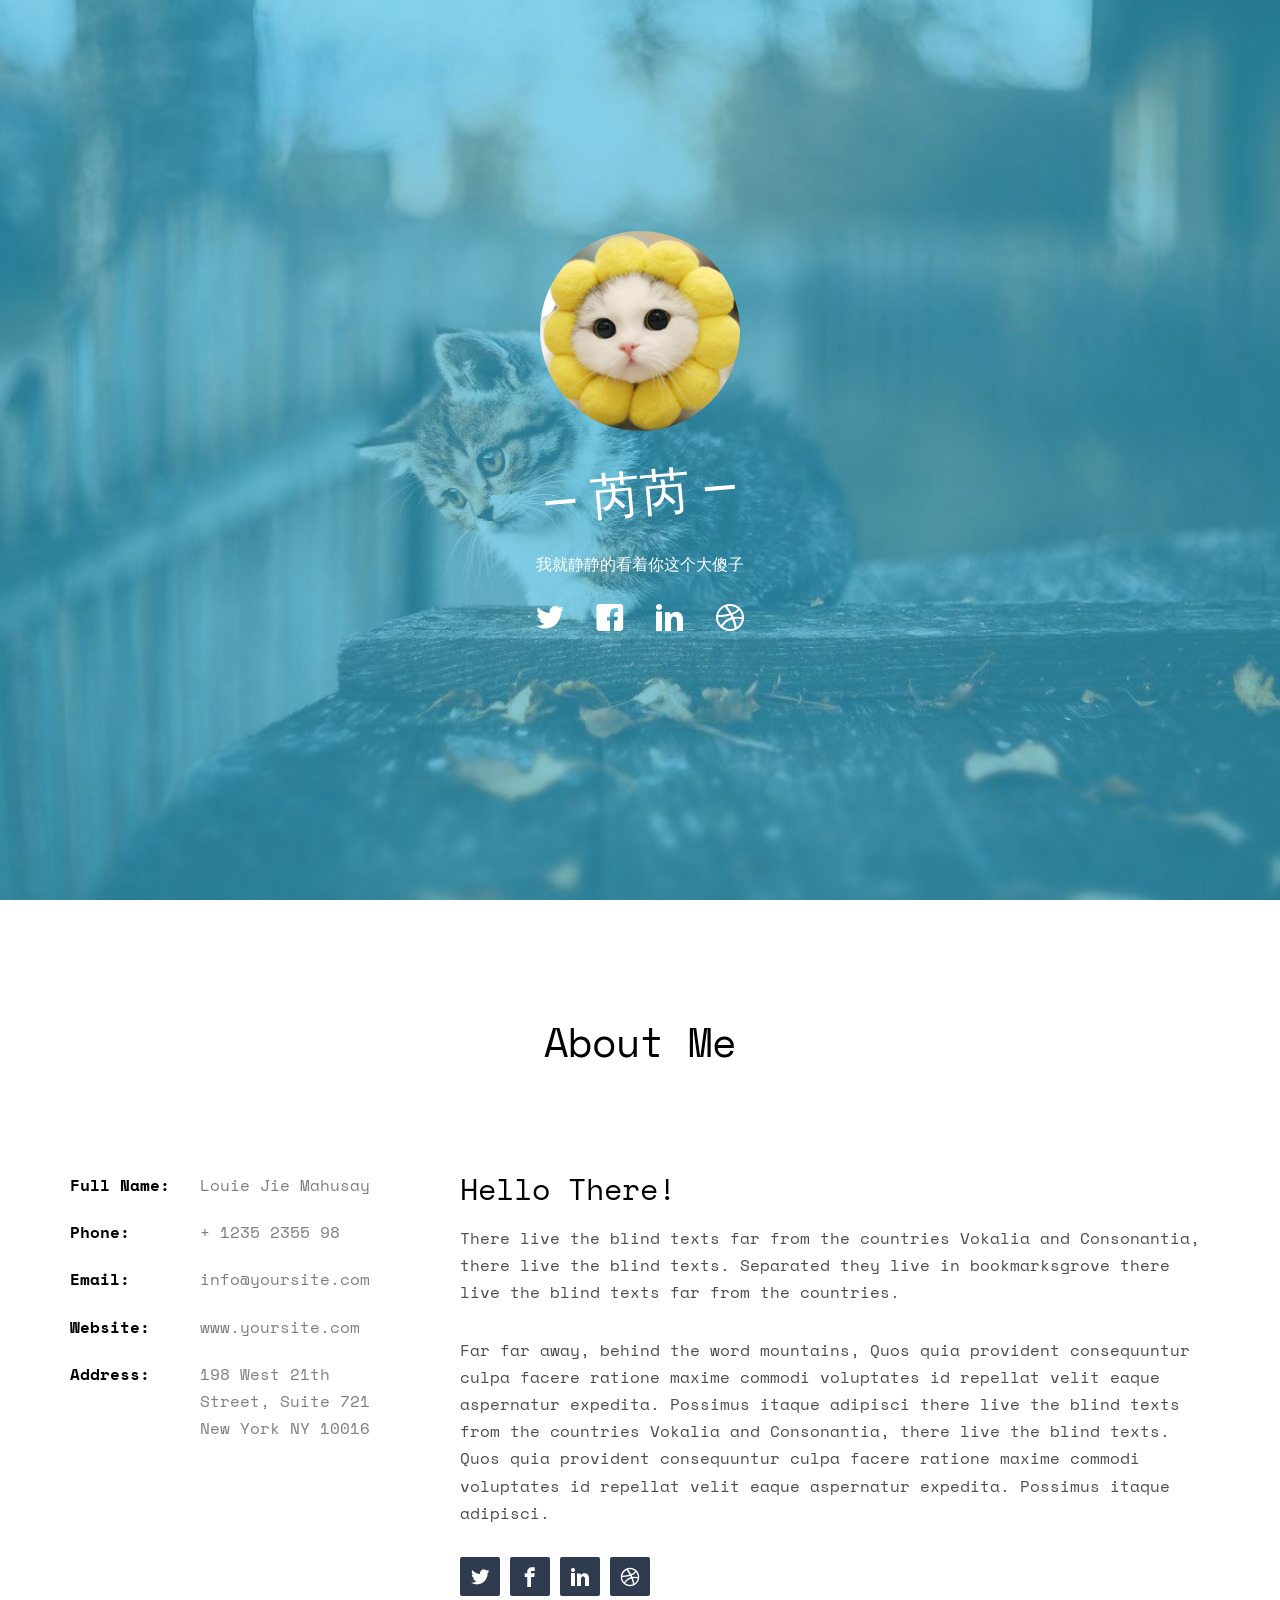
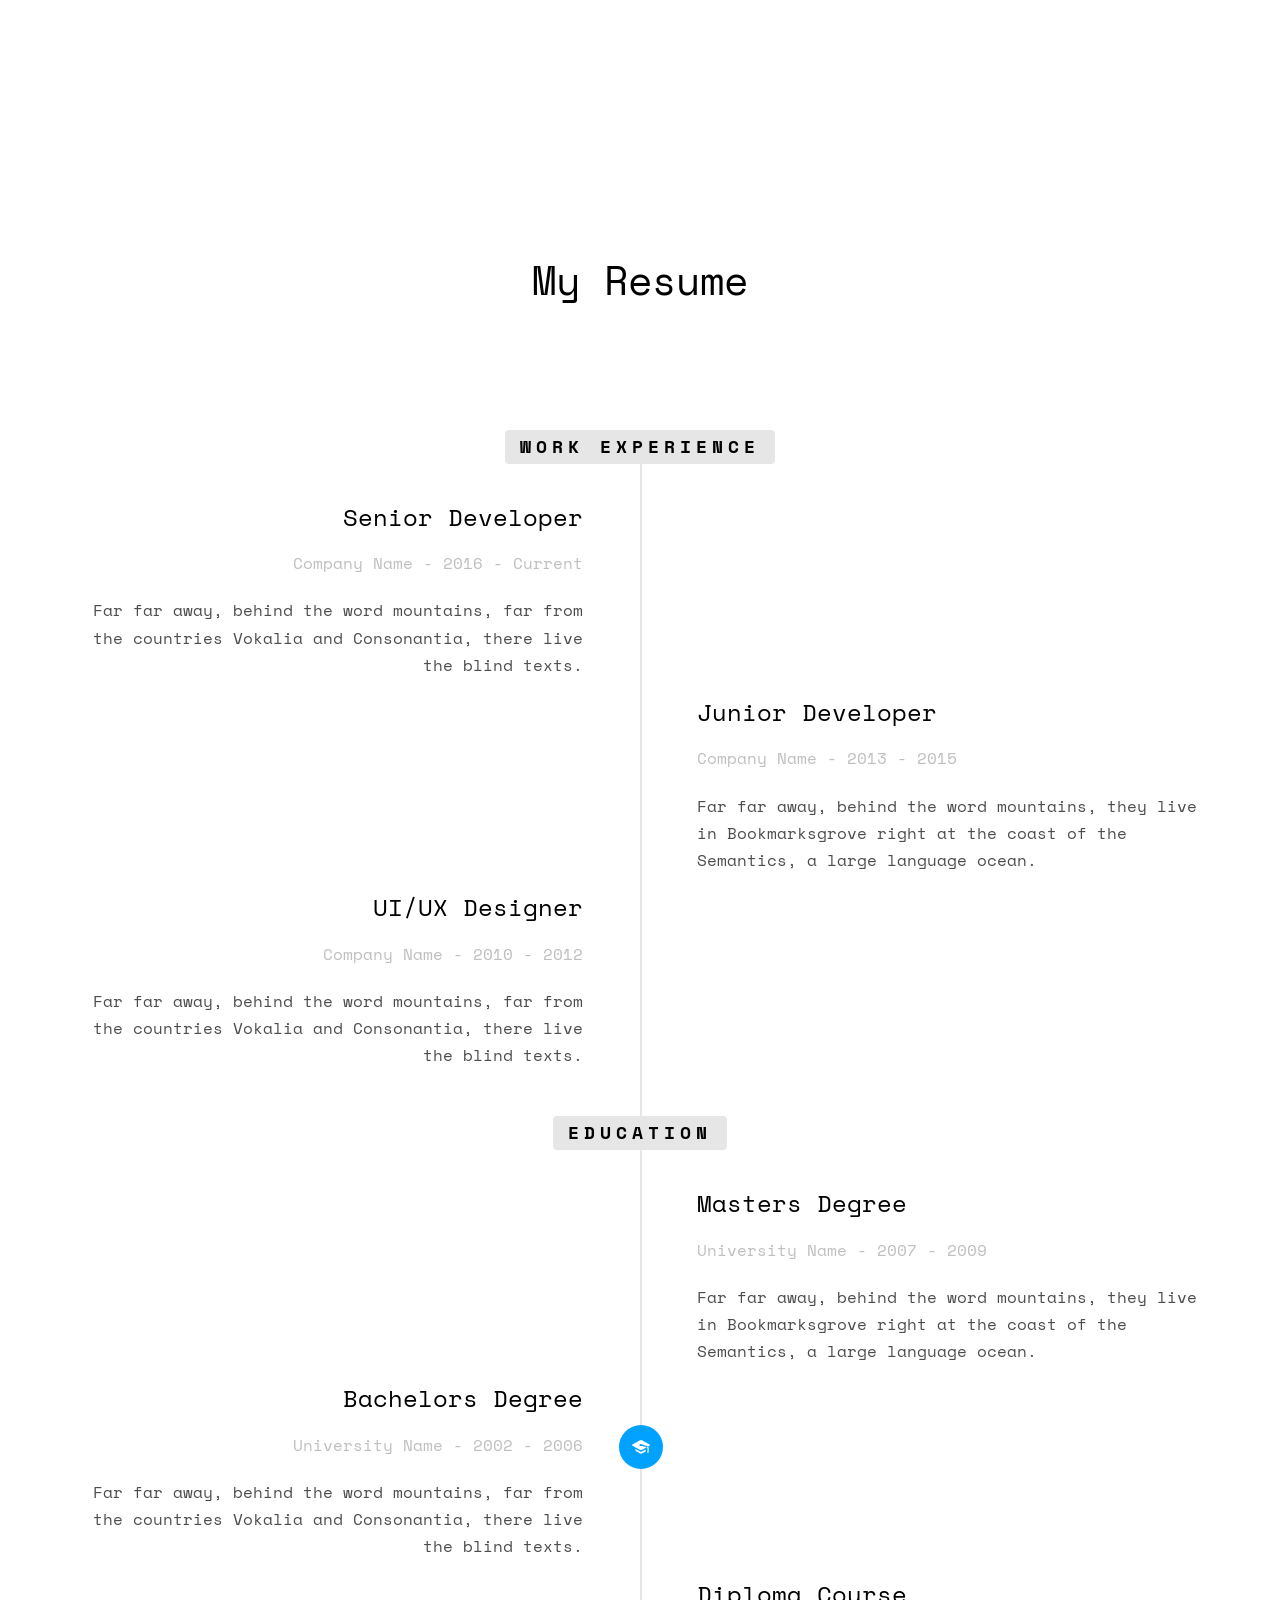
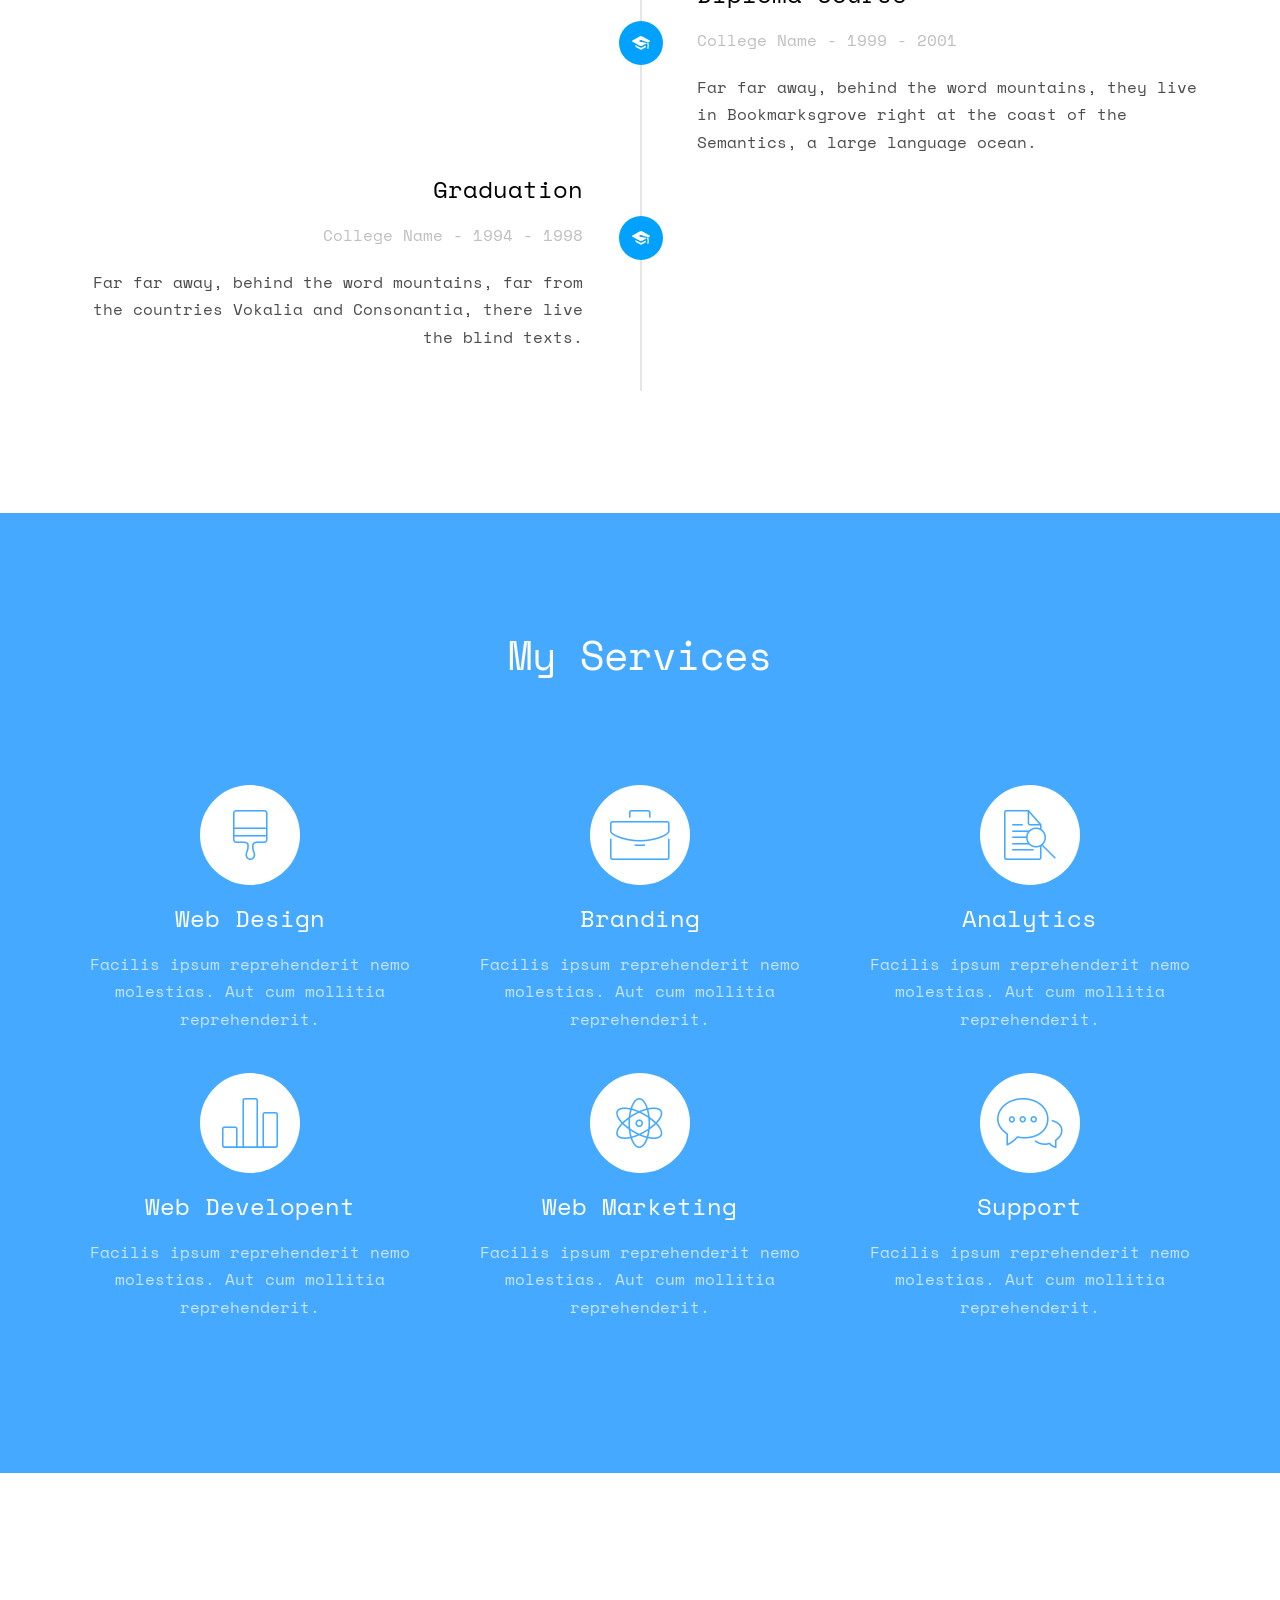
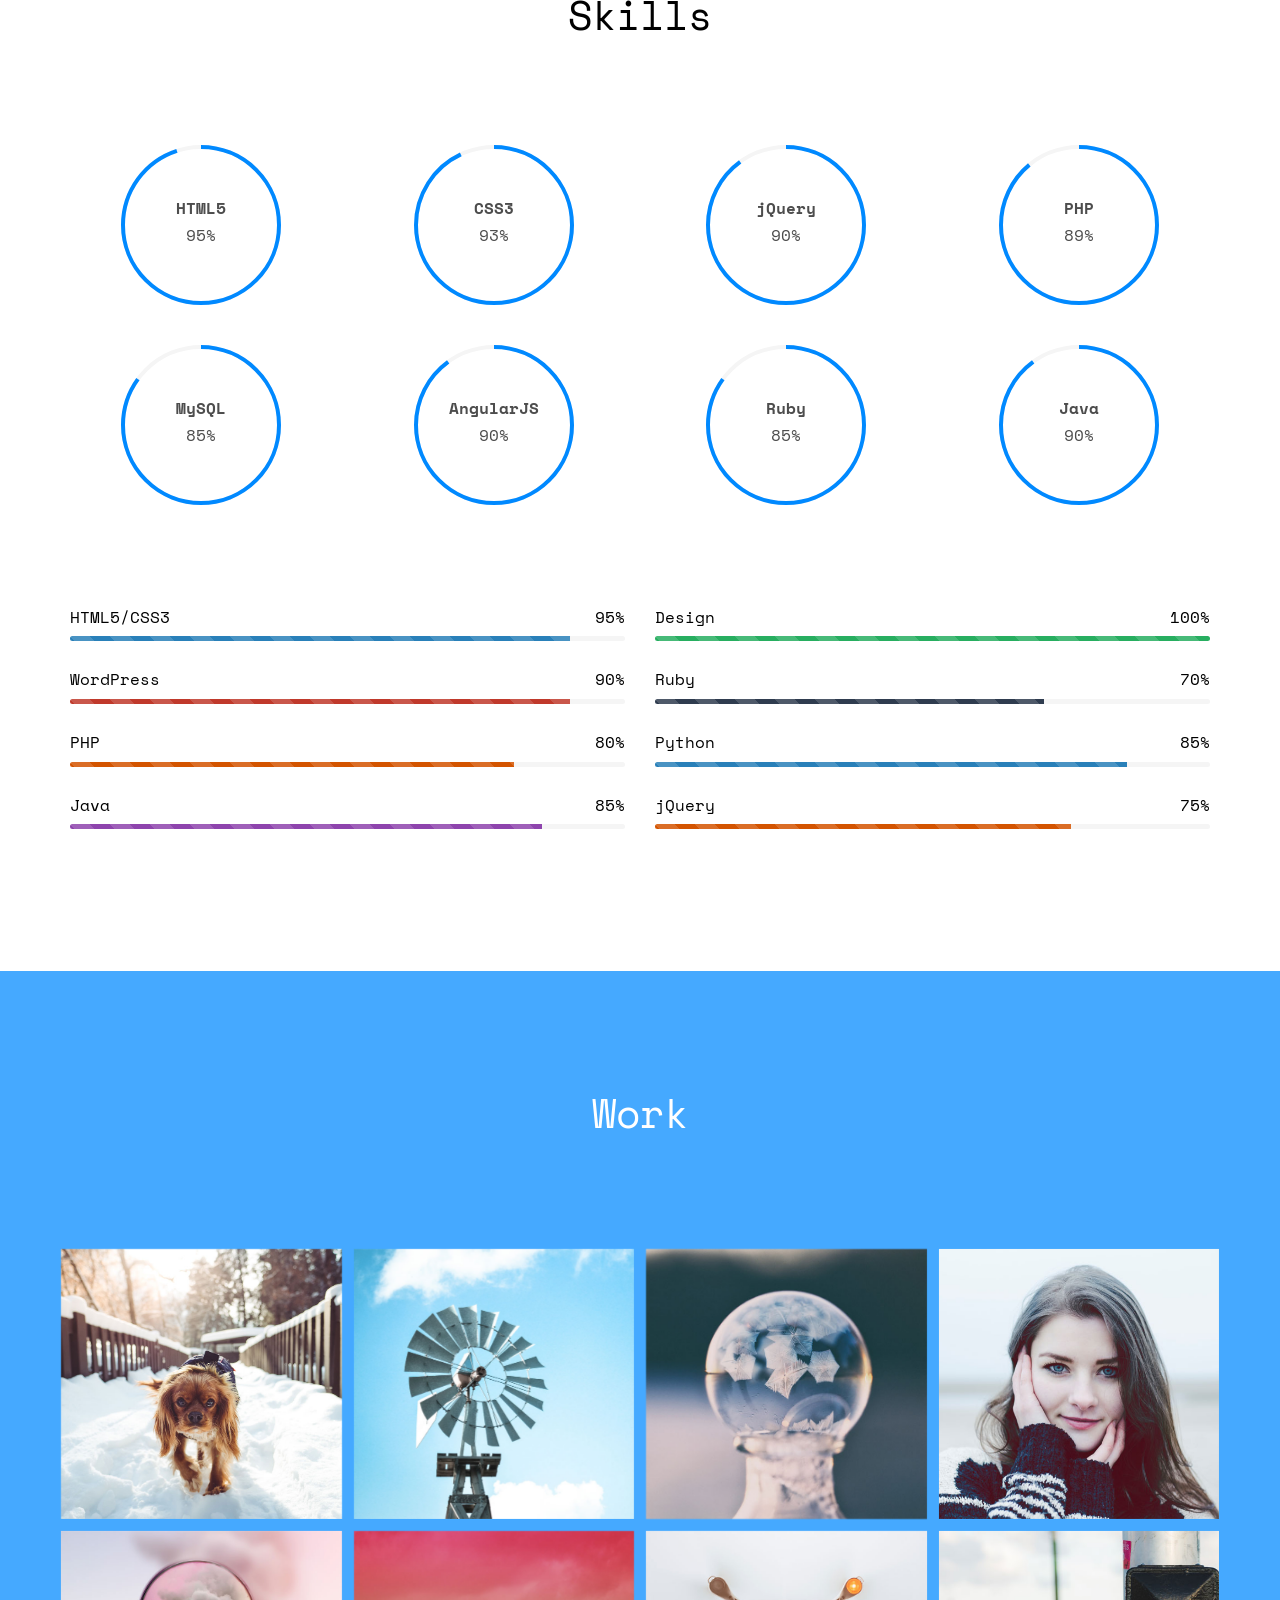
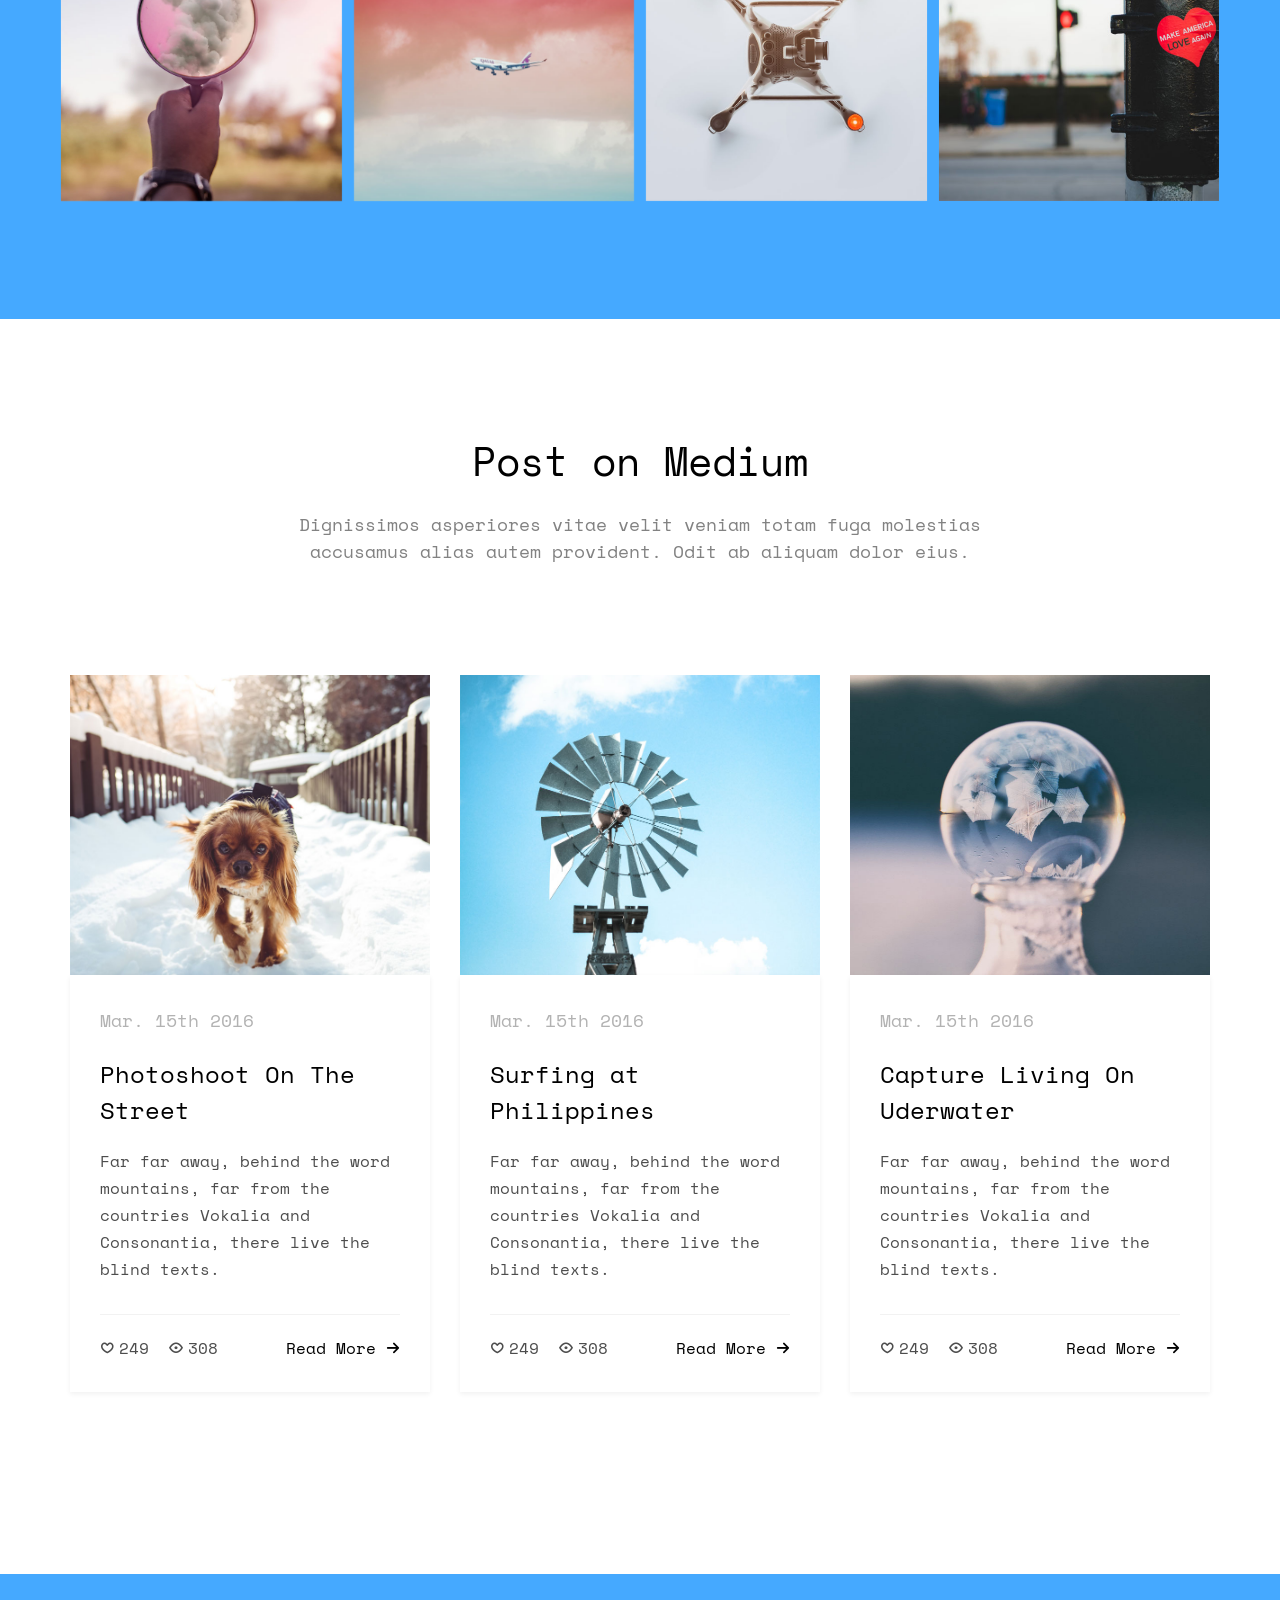
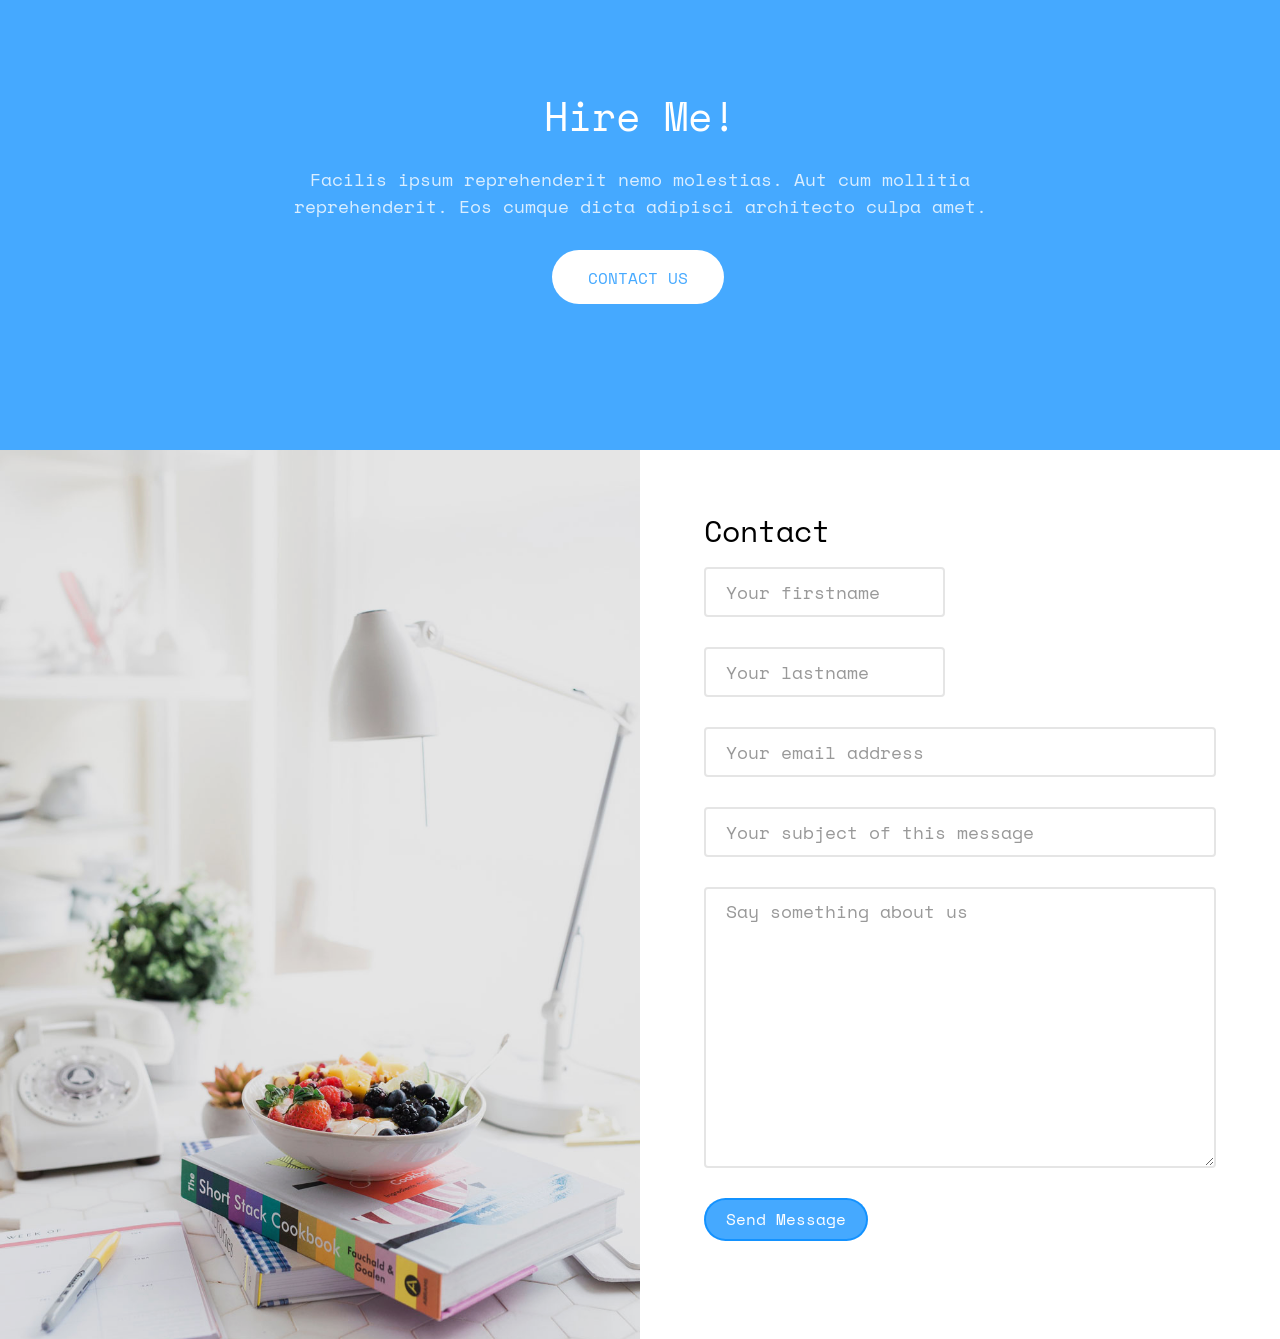
==== commit f0ea81bf: "resume demo" ====
--- a/demo1/index.html
+++ b/demo1/index.html
@@ -606,16 +606,7 @@
 
 	<div id="map" class="fh5co-map"></div>
 	</div>
-	
-	<div id="fh5co-footer">
-		<div class="container">
-			<div class="row">
-				<div class="col-md-12">
-					<p>&copy; 2017 Free HTML5 Template. All Rights Reserved. <br>More Templates <a href="http://www.cssmoban.com/" target="_blank" title="模板之家">模板之家</a> - Collect from <a href="http://www.cssmoban.com/" title="网页模板" target="_blank">网页模板</a></p>
-				</div>
-			</div>
-		</div>
-	</div>
+
 
 	<div class="gototop js-top">
 		<a href="#" class="js-gotop"><i class="icon-arrow-up22"></i></a>
